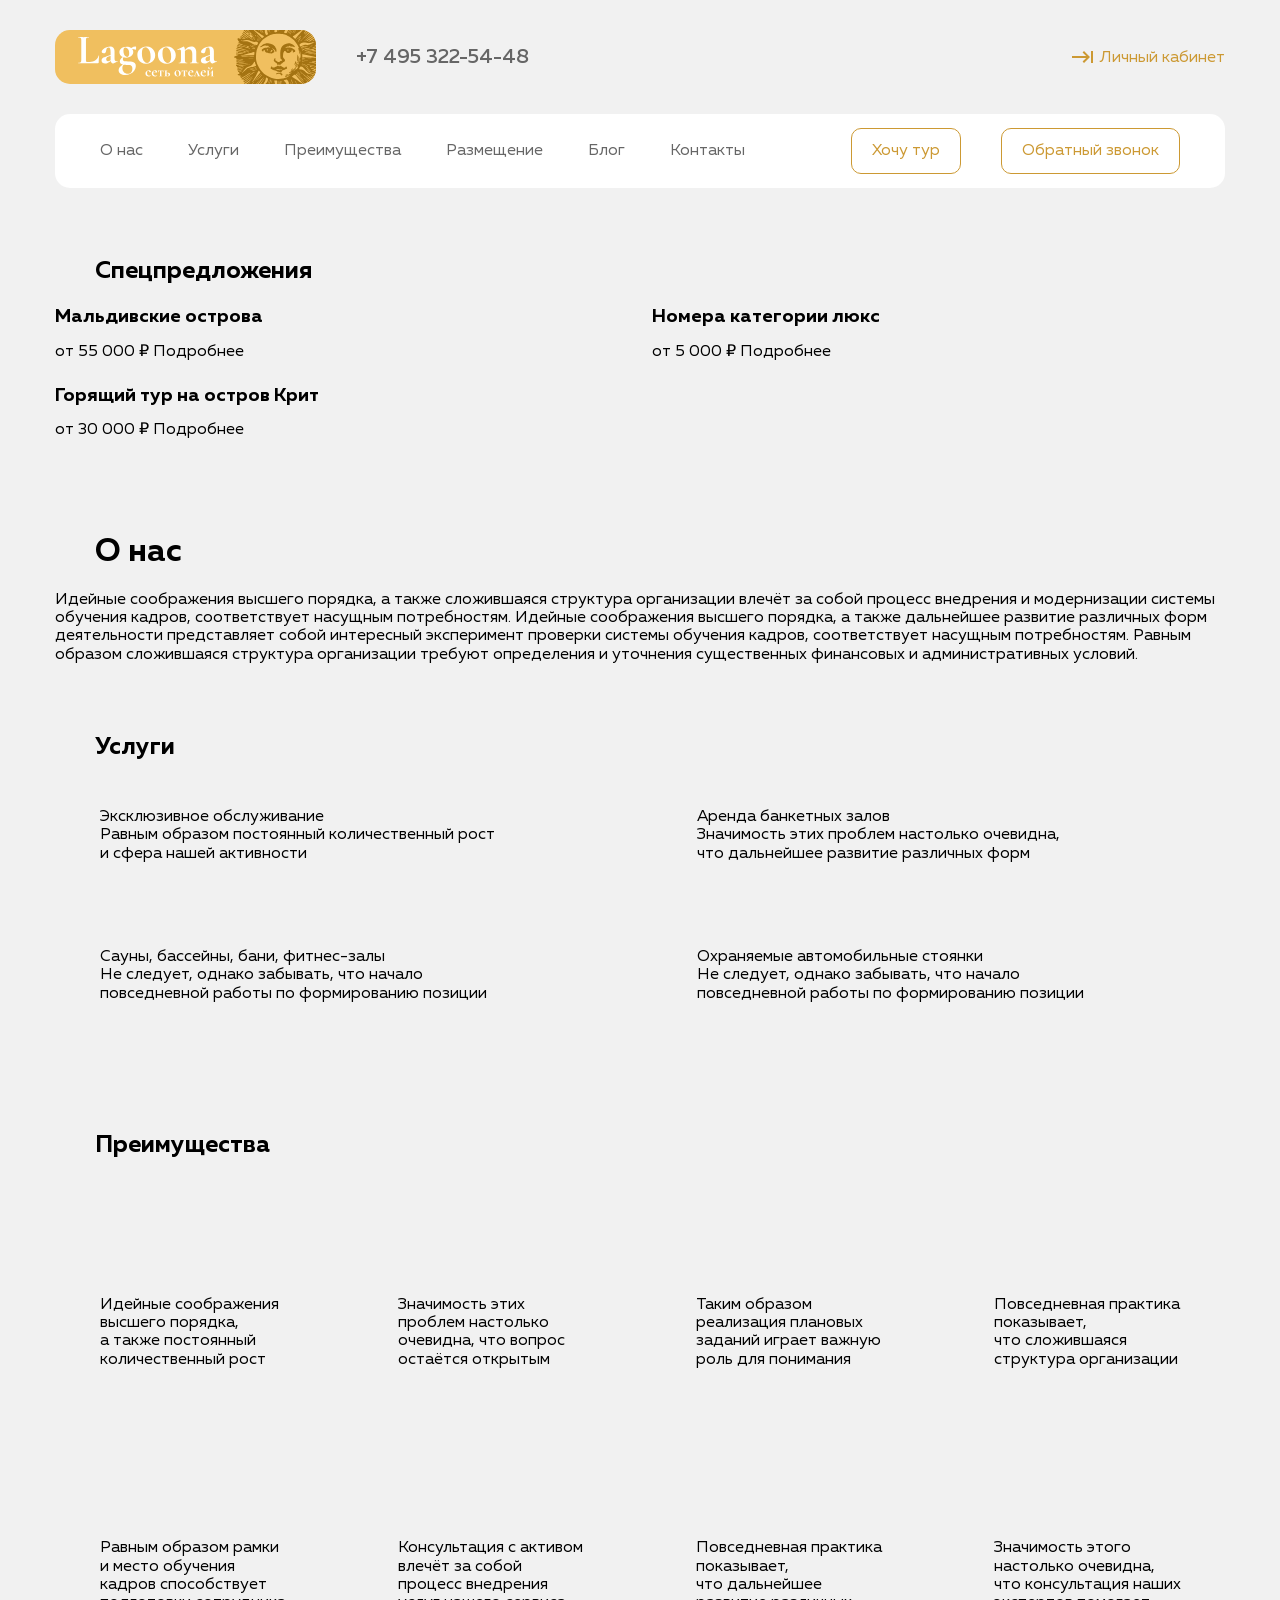
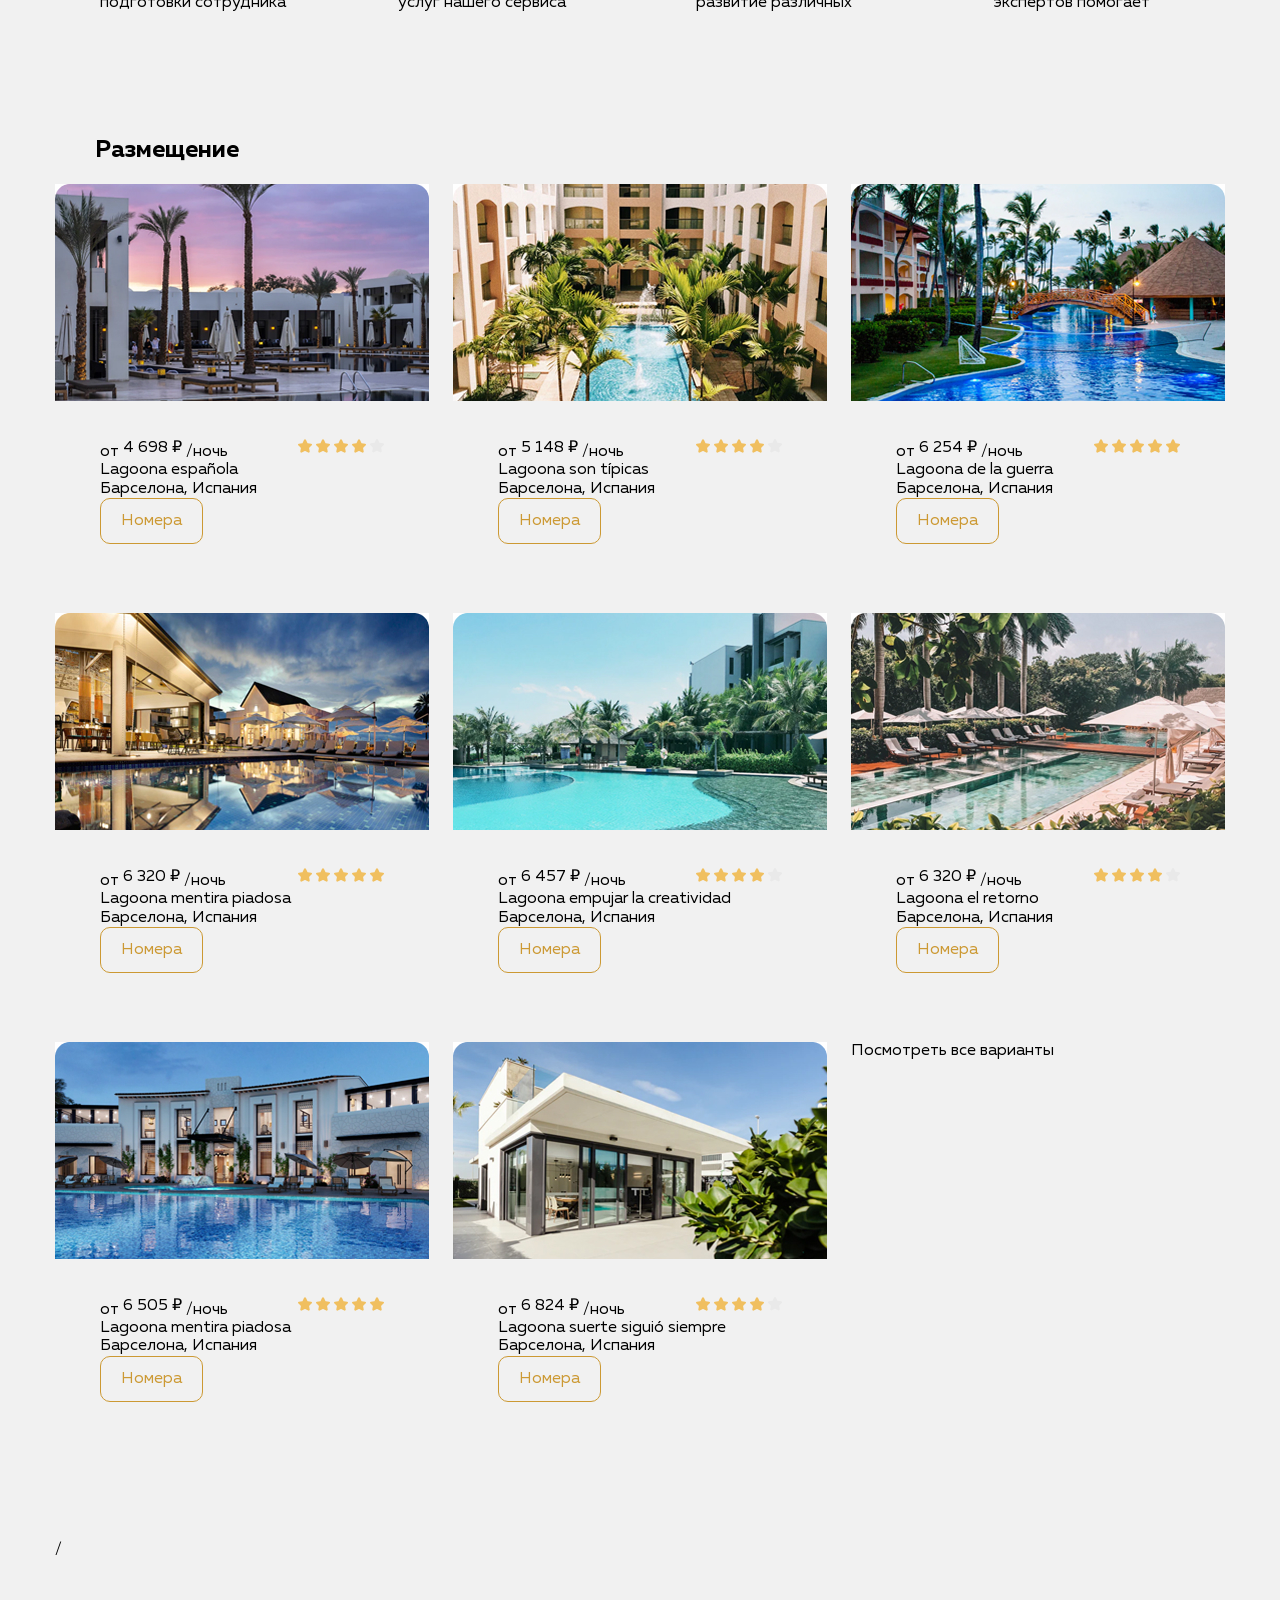
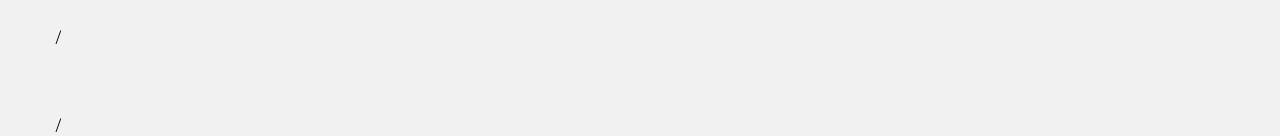
==== index.html @ 08cfac2b "header done" ====
<!DOCTYPE html>
<html lang="ru">

<head>
  <meta charset="UTF-8">
  <meta name="viewport" content="width=device-width, initial-scale=1.0">
  <title>Lagoona</title>
  <link rel="stylesheet" href="css/normalize.css">
  <link rel="stylesheet" href="css/style.css">
</head>

<body>
  <header class="header">
    <div class="container">
      <div class="header-top flex">
        <a class="header-logo" href="#">
          <img src="img/logo.svg" class="header-logo-img" alt="Лагуна - сеть отелей">
        </a>
        <a class="header-tel link" href="tel:+74953225448">
          +7&nbsp;495 322-54-48
        </a>
        <a class="header-profile link" href="#">
          Личный кабинет
        </a>
      </div>
      <div class="header-bottom flex">
        <nav class="header-nav">
          <ul class="header-list flex list-reset">
            <li class="header-list-item">
              <a href="#info" class="header-list-link">
                О нас
              </a>
            </li>
            <li class="header-list-item">
              <a href="#services" class="header-list-link">
                Услуги
              </a>
            </li>
            <li class="header-list-item">
              <a href="#benefits" class="header-list-link">
                Преимущества
              </a>
            </li>
            <li class="header-list-item">
              <a href="#placement" class="header-list-link">
                Размещение
              </a>
            </li>
            <li class="header-list-item">
              <a href="#" class="header-list-link">
                Блог
              </a>
            </li>
            <li class="header-list-item">
              <a href="#contacts" class="header-list-link">
                Контакты
              </a>
            </li>
          </ul>
        </nav>
        <button class="btn header-tour">
          Хочу тур
        </button>
        <button class="btn header-callback">
          Обратный звонок
        </button>
      </div>
    </div>
  </header>
  <main class="main">
    <section class="main-section hero" id="hero">
      <div class="container">
        <h2 class="main-header">
          Спецпредложения
        </h2>
        <ul class="main-offers-list flex list-reset">
          <li class="main-offers-item">
            <h3 class="offers-header">
              Мальдивские острова
            </h3>
            <span class="offers-cost">от&nbsp;55&nbsp;000&nbsp;₽</span>
            <a class="card-link offers-link" href="#">
              Подробнее
            </a>
          </li>
          <li class="main-offers-item">
            <h3 class="offers-header">
              Номера категории люкс
            </h3>
            <span class="offers-cost-large">от&nbsp;5&nbsp;000&nbsp;₽</span>
            <a class="card-link offers-link" href="#">
              Подробнее
            </a>
          </li>
          <li class="main-offers-item">
            <h3 class="offers-header">
              Горящий тур на&nbsp;остров Крит
            </h3>
            <span class="offers-cost">от&nbsp;30&nbsp;000&nbsp;₽</span>
            <a class="card-link offers-link" href="#">
              Подробнее
            </a>
          </li>
        </ul>
      </div>
    </section>
    <section class="main-section info" id="info">
      <div class="container">
        <h1 class="main-header">
          О нас
        </h1>
        <p class="main-text">
          Идейные соображения высшего порядка, а&nbsp;также сложившаяся структура организации влечёт за&nbsp;собой
          процесс внедрения и&nbsp;модернизации системы обучения кадров, соответствует насущным потребностям. Идейные
          соображения высшего порядка, а&nbsp;также дальнейшее развитие различных форм деятельности представляет собой
          интересный эксперимент проверки системы обучения кадров, соответствует насущным потребностям. Равным образом
          сложившаяся структура организации требуют определения и&nbsp;уточнения существенных финансовых
          и&nbsp;административных условий.
        </p>
      </div>
    </section>
    <section class="main-section services" id="services">
      <div class="container">
        <h2 class="main-header">
          Услуги
        </h2>
        <ul class="main-services-list flex list-reset">
          <li class="main-services-item">
            <a class="card-link" href="#">
              Эксклюзивное обслуживание
            </a>
            <p class="main-text">
              Равным образом постоянный количественный рост и&nbsp;сфера нашей активности
            </p>
          </li>
          <li class="main-services-item">
            <a class="card-link" href="#">
              Аренда банкетных залов
            </a>
            <p class="main-text">
              Значимость этих проблем настолько очевидна, что дальнейшее развитие различных форм
            </p>
          </li>
          <li class="main-services-item">
            <a class="card-link" href="#">
              Сауны, бассейны, бани, фитнес-залы
            </a>
            <p class="main-text">
              Не&nbsp;следует, однако забывать, что начало повседневной работы по&nbsp;формированию позиции
            </p>
          </li>
          <li class="main-services-item">
            <a class="card-link" href="#">
              Охраняемые автомобильные стоянки
            </a>
            <p class="main-text">
              Не&nbsp;следует, однако забывать, что начало повседневной работы по&nbsp;формированию позиции
            </p>
          </li>
        </ul>
      </div>
    </section>
    <section class="main-section benefits" id="benefits">
      <div class="container">
        <h2 class="main-header">
          Преимущества
        </h2>
        <ul class="main-benefits-list flex list-reset">
          <li class="main-benefits-item">
            <p class="main-text benefits-item-img-1">
              Идейные соображения высшего порядка, а&nbsp;также постоянный количественный рост
            </p>
          </li>
          <li class="main-benefits-item">
            <p class="main-text benefits-item-img-2">
              Значимость этих проблем настолько очевидна, что вопрос остаётся открытым
            </p>
          </li>
          <li class="main-benefits-item">
            <p class="main-text benefits-item-img-3">
              Таким образом реализация плановых заданий играет важную роль для понимания
            </p>
          </li>
          <li class="main-benefits-item">
            <p class="main-text benefits-item-img-4">
              Повседневная практика показывает, что сложившаяся структура организации
            </p>
          </li>
          <li class="main-benefits-item">
            <p class="main-text benefits-item-img-5">
              Равным образом рамки и&nbsp;место обучения кадров способствует подготовки сотрудника
            </p>
          </li>
          <li class="main-benefits-item">
            <p class="main-text benefits-item-img-6">
              Консультация с&nbsp;активом влечёт за&nbsp;собой процесс внедрения услуг нашего сервиса
            </p>
          </li>
          <li class="main-benefits-item">
            <p class="main-text benefits-item-img-7">
              Повседневная практика показывает, что дальнейшее развитие различных
            </p>
          </li>
          <li class="main-benefits-item">
            <p class="main-text benefits-item-img-8">
              Значимость этого настолько очевидна, что консультация наших экспертов помогает
            </p>
          </li>
        </ul>
      </div>
    </section>
    <section class="main-section placement" id="placement">
      <div class="container">
        <h2 class="main-header">
          Размещение
        </h2>
        <ul class="main-placement-list flex list-reset">
          <li class="main-placement-item">
            <img class="main-placement-img" src="/img/placement-1.jpg" alt="Изображение места отдыха">
            <div class="main-placement-out-image">
              <div class="main-placement-rating flex">
                <span class="placement-thin placement-cost-start">от</span>
                <span class="placement-cost-num">4&nbsp;698&nbsp;₽</span>
                <span class="placement-bold placement-cost-end">/ночь</span>
                <div class="main-placement-stars">
                  <img src="/img/rating-star.svg" alt="Рейтинг места 4 из 5">
                  <img src="/img/rating-star.svg" alt="">
                  <img src="/img/rating-star.svg" alt="">
                  <img src="/img/rating-star.svg" alt="">
                  <img src="/img/rating-star-empty.svg" alt="">
                </div>
              </div>
              <p class="placement-bold main-text">
                Lagoona espa&ntilde;ola
              </p>
              <p class="placement-thin main-text">
                Барселона, Испания
              </p>
              <button class="btn placement-button">
                Номера
              </button>
            </div>
          </li>
          <li class="main-placement-item">
            <img class="main-placement-img" src="/img/placement-2.jpg" alt="Изображение места отдыха">
            <div class="main-placement-out-image">
              <div class="main-placement-rating flex">
                <span class="placement-thin placement-cost-start">от</span>
                <span class="placement-cost-num">5&nbsp;148&nbsp;₽</span>
                <span class="placement-bold placement-cost-end">/ночь</span>
                <div class="main-placement-stars">
                  <img src="/img/rating-star.svg" alt="Рейтинг места 4 из 5">
                  <img src="/img/rating-star.svg" alt="">
                  <img src="/img/rating-star.svg" alt="">
                  <img src="/img/rating-star.svg" alt="">
                  <img src="/img/rating-star-empty.svg" alt="">
                </div>
              </div>
              <p class="placement-bold main-text">
                Lagoona son t&iacute;picas
              </p>
              <p class="placement-thin main-text">
                Барселона, Испания
              </p>
              <button class="btn placement-button">
                Номера
              </button>
            </div>
          </li>
          <li class="main-placement-item">
            <img class="main-placement-img" src="/img/placement-3.jpg" alt="Изображение места отдыха">
            <div class="main-placement-out-image">
              <div class="main-placement-rating flex">
                <span class="placement-thin placement-cost-start">от</span>
                <span class="placement-cost-num">6&nbsp;254&nbsp;₽</span>
                <span class="placement-bold placement-cost-end">/ночь</span>
                <div class="main-placement-stars">
                  <img src="/img/rating-star.svg" alt="Рейтинг места 5 из 5">
                  <img src="/img/rating-star.svg" alt="">
                  <img src="/img/rating-star.svg" alt="">
                  <img src="/img/rating-star.svg" alt="">
                  <img src="/img/rating-star.svg" alt="">
                </div>
              </div>
              <p class="placement-bold main-text">
                Lagoona de&nbsp;la&nbsp;guerra
              </p>
              <p class="placement-thin main-text">
                Барселона, Испания
              </p>
              <button class="btn placement-button">
                Номера
              </button>
            </div>
          </li>
          <li class="main-placement-item">
            <img class="main-placement-img" src="/img/placement-4.jpg" alt="Изображение места отдыха">
            <div class="main-placement-out-image">
              <div class="main-placement-rating flex">
                <span class="placement-thin placement-cost-start">от</span>
                <span class="placement-cost-num">6&nbsp;320&nbsp;₽</span>
                <span class="placement-bold placement-cost-end">/ночь</span>
                <div class="main-placement-stars">
                  <img src="/img/rating-star.svg" alt="Рейтинг места 5 из 5">
                  <img src="/img/rating-star.svg" alt="">
                  <img src="/img/rating-star.svg" alt="">
                  <img src="/img/rating-star.svg" alt="">
                  <img src="/img/rating-star.svg" alt="">
                </div>
              </div>
              <p class="placement-bold main-text">
                Lagoona mentira piadosa
              </p>
              <p class="placement-thin main-text">
                Барселона, Испания
              </p>
              <button class="btn placement-button">
                Номера
              </button>
            </div>
          </li>
          <li class="main-placement-item">
            <img class="main-placement-img" src="/img/placement-5.jpg" alt="Изображение места отдыха">
            <div class="main-placement-out-image">
              <div class="main-placement-rating flex">
                <span class="placement-thin placement-cost-start">от</span>
                <span class="placement-cost-num">6&nbsp;457&nbsp;₽</span>
                <span class="placement-bold placement-cost-end">/ночь</span>
                <div class="main-placement-stars">
                  <img src="/img/rating-star.svg" alt="Рейтинг места 4 из 5">
                  <img src="/img/rating-star.svg" alt="">
                  <img src="/img/rating-star.svg" alt="">
                  <img src="/img/rating-star.svg" alt="">
                  <img src="/img/rating-star-empty.svg" alt="">
                </div>
              </div>
              <p class="placement-bold main-text">
                Lagoona empujar la&nbsp;creatividad
              </p>
              <p class="placement-thin main-text">
                Барселона, Испания
              </p>
              <button class="btn placement-button">
                Номера
              </button>
            </div>
          </li>
          <li class="main-placement-item">
            <img class="main-placement-img" src="/img/placement-6.jpg" alt="Изображение места отдыха">
            <div class="main-placement-out-image">
              <div class="main-placement-rating flex">
                <span class="placement-thin placement-cost-start">от</span>
                <span class="placement-cost-num">6&nbsp;320&nbsp;₽</span>
                <span class="placement-bold placement-cost-end">/ночь</span>
                <div class="main-placement-stars">
                  <img src="/img/rating-star.svg" alt="Рейтинг места 4 из 5">
                  <img src="/img/rating-star.svg" alt="">
                  <img src="/img/rating-star.svg" alt="">
                  <img src="/img/rating-star.svg" alt="">
                  <img src="/img/rating-star-empty.svg" alt="">
                </div>
              </div>
              <p class="placement-bold main-text">
                Lagoona el&nbsp;retorno
              </p>
              <p class="placement-thin main-text">
                Барселона, Испания
              </p>
              <button class="btn placement-button">
                Номера
              </button>
            </div>
          </li>
          <li class="main-placement-item">
            <img class="main-placement-img" src="/img/placement-7.jpg" alt="Изображение места отдыха">
            <div class="main-placement-out-image">
              <div class="main-placement-rating flex">
                <span class="placement-thin placement-cost-start">от</span>
                <span class="placement-cost-num">6&nbsp;505&nbsp;₽</span>
                <span class="placement-bold placement-cost-end">/ночь</span>
                <div class="main-placement-stars">
                  <img src="/img/rating-star.svg" alt="Рейтинг места 5 из 5">
                  <img src="/img/rating-star.svg" alt="">
                  <img src="/img/rating-star.svg" alt="">
                  <img src="/img/rating-star.svg" alt="">
                  <img src="/img/rating-star.svg" alt="">
                </div>
              </div>
              <p class="placement-bold main-text">
                Lagoona mentira piadosa
              </p>
              <p class="placement-thin main-text">
                Барселона, Испания
              </p>
              <button class="btn placement-button">
                Номера
              </button>
            </div>
          </li>
          <li class="main-placement-item">
            <img class="main-placement-img" src="/img/placement-8.jpg" alt="Изображение места отдыха">
            <div class="main-placement-out-image">
              <div class="main-placement-rating flex">
                <span class="placement-thin placement-cost-start">от</span>
                <span class="placement-cost-num">6&nbsp;824&nbsp;₽</span>
                <span class="placement-bold placement-cost-end">/ночь</span>
                <div class="main-placement-stars">
                  <img src="/img/rating-star.svg" alt="Рейтинг места 4 из 5">
                  <img src="/img/rating-star.svg" alt="">
                  <img src="/img/rating-star.svg" alt="">
                  <img src="/img/rating-star.svg" alt="">
                  <img src="/img/rating-star-empty.svg" alt="">
                </div>
              </div>
              <p class="placement-bold main-text">
                Lagoona suerte sigui&oacute; siempre
              </p>
              <p class="placement-thin main-text">
                Барселона, Испания
              </p>
              <button class="btn placement-button">
                Номера
              </button>
            </div>
          </li>
          <li class="main-placement-item">
            <a href="#" class="placement-link">Посмотреть все варианты</a>
          </li>
        </ul>
      </div>
    </section>
    <section class="main-section booking" id="booking">
      <div class="container">
        /
      </div>
    </section>
    <section class="main-section contacts" id="contacts">
      <div class="container">
        /
      </div>
    </section>
  </main>
  <footer class="footer">
    <div class="container">
      /
    </div>
  </footer>
</body>
</html>
---- css/style.css ----
html {
  box-sizing: border-box;
}

*,
*::before,
*::after {
  box-sizing: inherit;
}

a {
  color: inherit;
  text-decoration: none;
}

img {
  max-width: 100%;
}

@font-face {
  font-family: "Muller";
  src: local('Muller-Light'), url('../fonts/MullerLight.woff2') format("woff2"), url('../fonts/MullerLight.woff') format("woff");
  font-weight: 300;
  font-style: normal;
  font-display: swap;
}

@font-face {
  font-family: "Muller";
  src: local('Muller-Regular'), url('../fonts/MullerRegular.woff2') format("woff2"), url('../fonts/MullerRegular.woff') format("woff");
  font-weight: 400;
  font-style: normal;
  font-display: swap;
}

@font-face {
  font-family: "Muller";
  src: local('Muller-Regular'), url('../fonts/MullerMedium.woff2') format("woff2"), url('../fonts/MullerMedium.woff') format("woff");
  font-weight: 500;
  font-style: normal;
  font-display: swap;
}

@font-face {
  font-family: "Muller";
  src: local('Muller-Regular'), url('../fonts/MullerBold.woff2') format("woff2"), url('../fonts/MullerBold.woff') format("woff");
  font-weight: 700;
  font-style: normal;
  font-display: swap;
}

body {
  min-width: 1200px;
  font-family: "Muller", sans-serif;
  font-weight: 400;
  /* temp */
  background-color: #F1F1F1;
}

.list-reset {
  margin: 0;
  padding: 0;
  list-style: none;
}

.btn {
  padding: 13px 20px;
  border: 1px solid #c93;
  border-radius: 10px;
  background-color: transparent;
  color: #c93;
  cursor: pointer;
}

.flex {
  display: flex;
}

.container {
  width: 1200px;
  padding: 0 15px;
  margin: 0 auto;
}

.main-header {
  margin: 0;
  margin-bottom: 20px;
  margin-left: 40px;
}

.main-text {
  margin: 0;
}

.main-section{
  margin-bottom: 70px;
}

/* header */

.header {
  margin: 30px 0 70px;
}

.header-top {
  height: 54px;
  align-items: center;
  margin-bottom: 30px;
}

.header-logo {
  height: inherit;
  margin-right: 40px;
}

.header-tel {
  font-size: 20px;
  font-weight: 500;
  color: #666;
}

.header-profile {
  margin-left: auto;
  padding: 5px 0 3px 29px;
  background-image: url(../img/profile-icon.svg);
  background-position: left center;
  background-repeat: no-repeat;
  color: #c93;
}

.header-bottom {
  padding: 14px 45px;
  align-items: center;
  background-color: #fff;
  border-radius: 15px;
}

.header-nav {
  margin-right: auto;
  color: #666;
}

.header-list-item:not(:last-child) {
  margin-right: 45px;
}

.header-tour {
  margin-right: 40px;
}

/* hero */

.main-offers-list {
  flex-wrap: wrap;
}

.main-offers-item {
  width: 573px;
  margin-bottom: 24px;
}

.main-offers-item:not(:nth-child(2n)) {
  margin-right: 24px;
}

.offers-header {
  margin: 0;
  margin-bottom: 15px;
}

/* services */

.main-services-list {
  flex-wrap: wrap;
}

.main-services-item {
  width: 573px;
  padding: 26px 126px 35px 45px;
  margin-bottom: 24px;
}

.main-services-item:not(:nth-child(2n)) {
  margin-right: 24px;
}

/* benefits */

.main-benefits-list {
  flex-wrap: wrap;
}

.main-benefits-item {
  width: 276px;
  padding: 116px 42px 32px 45px;
  margin-bottom: 22px; 
}

.main-benefits-item:not(:nth-child(4n)) {
  margin-right: 22px;
}

/* placement */

.main-placement-list {
  flex-wrap: wrap;
}

.main-placement-item {
  width: 374px;
  margin-bottom: 24px;
}

.main-placement-item:not(:nth-child(3n)) {
  margin-right: 24px;
}

.placement-cost-start {
  margin-top: 4px;
  margin-right: 4px;
}

.placement-cost-end {
  margin-top: 4px;
  margin-left: 4px;
}

.main-placement-stars {
  margin-left: auto;
}

.main-placement-out-image {
  padding: 32px 45px 45px;
}
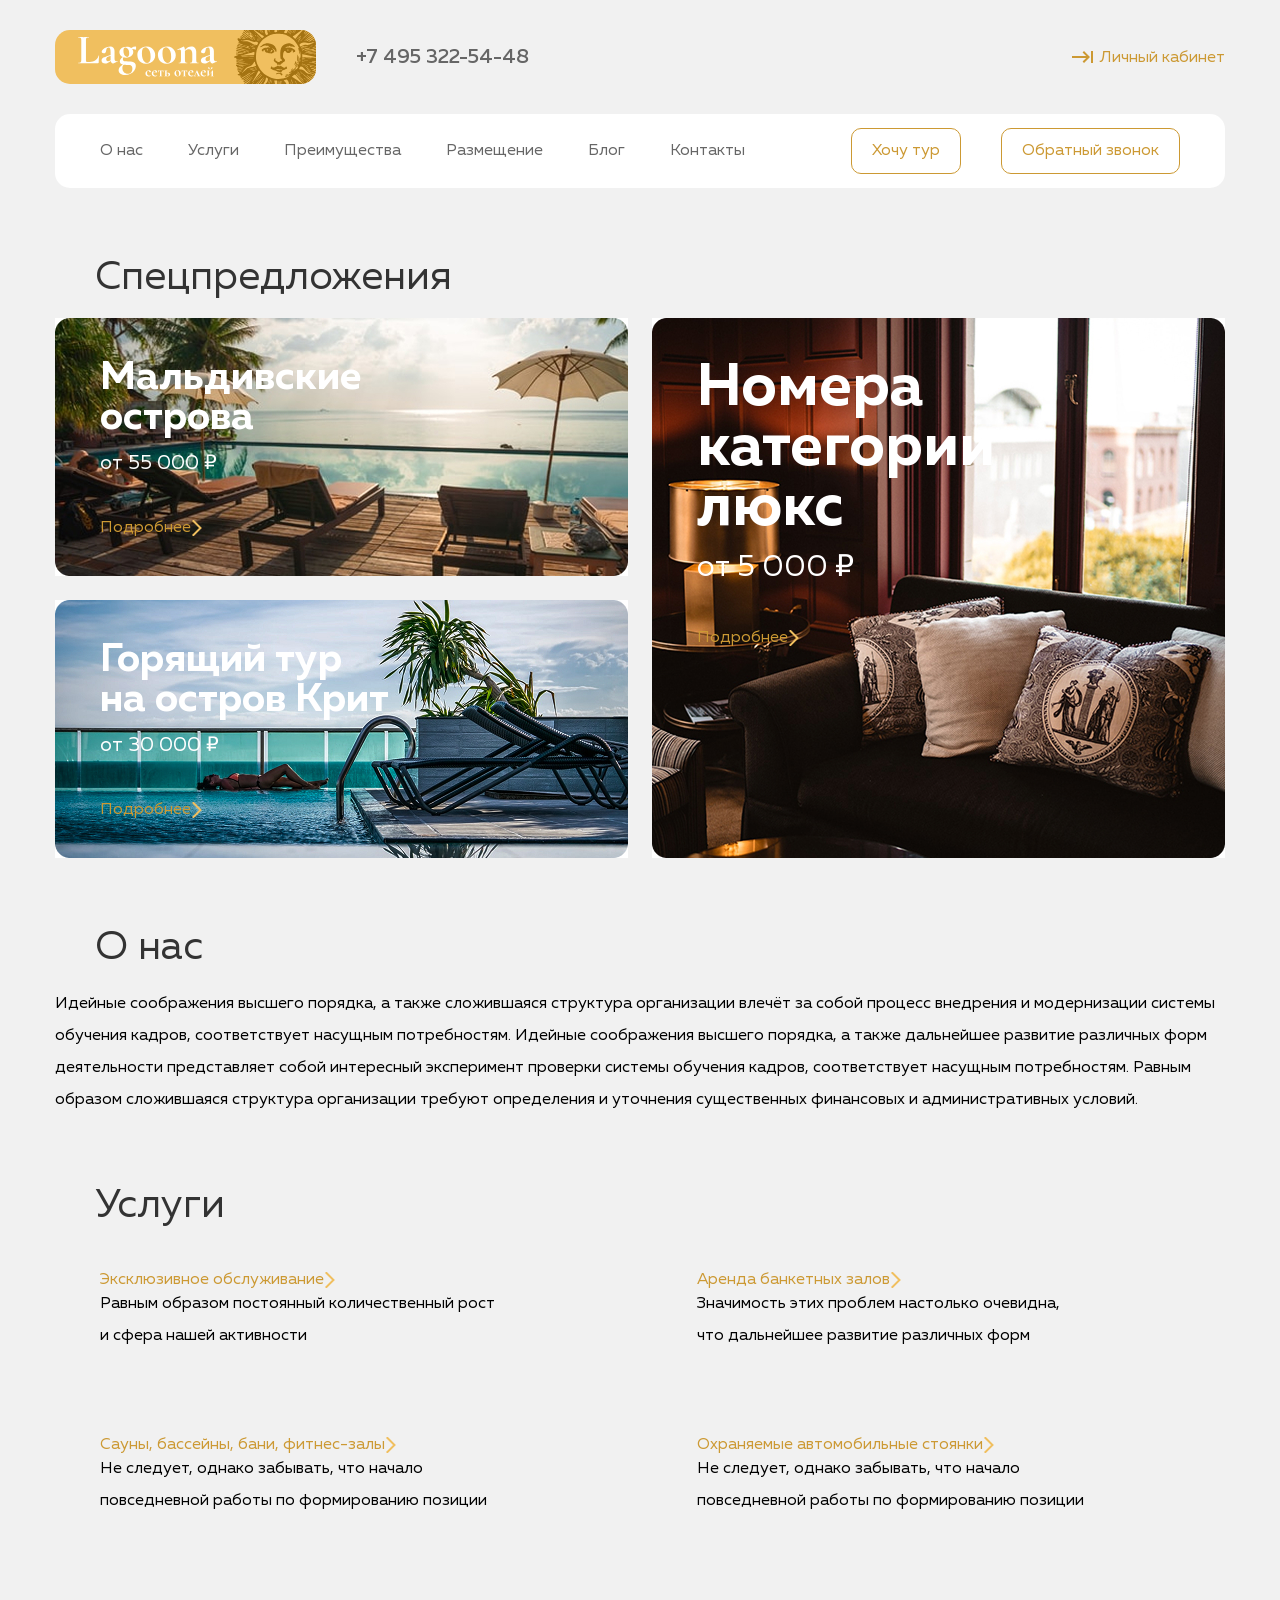
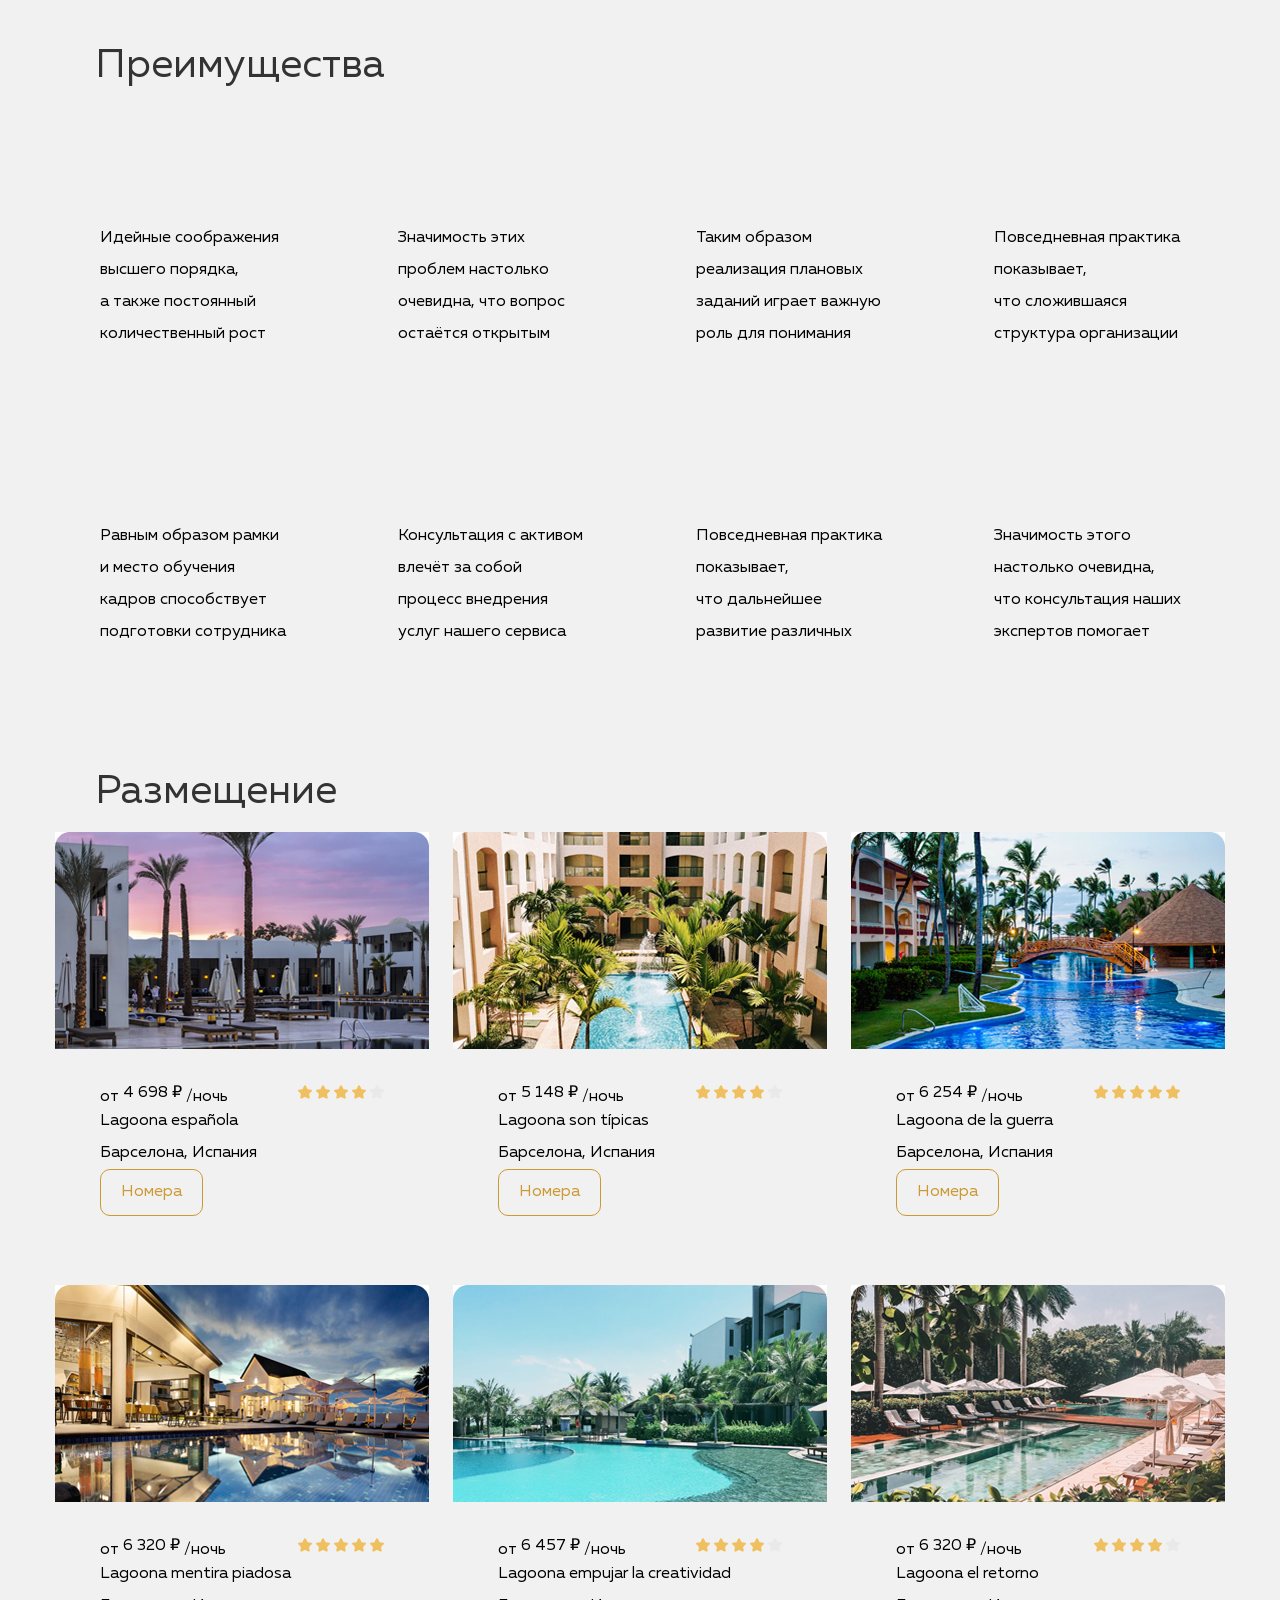
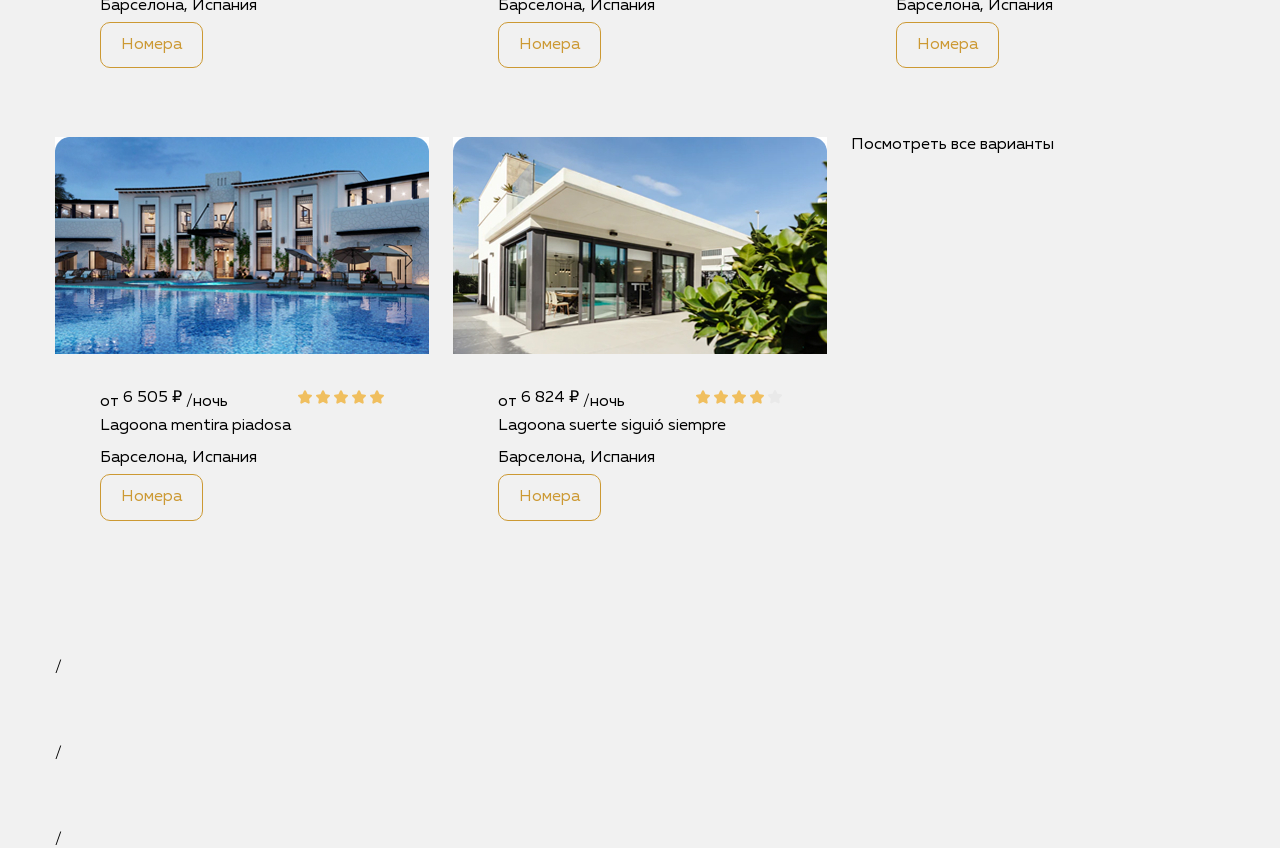
==== commit 29ba1533: "offers done" ====
--- a/index.html
+++ b/index.html
@@ -73,33 +73,39 @@
         <h2 class="main-header">
           Спецпредложения
         </h2>
-        <ul class="main-offers-list flex list-reset">
+        <ul class="main-offers-list list-reset">
           <li class="main-offers-item">
             <h3 class="offers-header">
               Мальдивские острова
             </h3>
             <span class="offers-cost">от&nbsp;55&nbsp;000&nbsp;₽</span>
-            <a class="card-link offers-link" href="#">
-              Подробнее
-            </a>
+            <div class="offers-link">
+              <a class="card-link" href="#">
+                Подробнее
+              </a>
+            </div>
           </li>
           <li class="main-offers-item">
             <h3 class="offers-header">
               Номера категории люкс
             </h3>
-            <span class="offers-cost-large">от&nbsp;5&nbsp;000&nbsp;₽</span>
-            <a class="card-link offers-link" href="#">
-              Подробнее
-            </a>
+            <span class="offers-cost">от&nbsp;5&nbsp;000&nbsp;₽</span>
+            <div class="offers-link">
+              <a class="card-link" href="#">
+                Подробнее
+              </a>
+            </div>
           </li>
           <li class="main-offers-item">
             <h3 class="offers-header">
               Горящий тур на&nbsp;остров Крит
             </h3>
             <span class="offers-cost">от&nbsp;30&nbsp;000&nbsp;₽</span>
-            <a class="card-link offers-link" href="#">
-              Подробнее
-            </a>
+            <div class="offers-link">
+              <a class="card-link" href="#">
+                Подробнее
+              </a>
+            </div>
           </li>
         </ul>
       </div>
--- a/css/style.css
+++ b/css/style.css
@@ -1,5 +1,6 @@
 html {
   box-sizing: border-box;
+  line-height: 1;
 }
 
 *,
@@ -86,10 +87,14 @@
   margin: 0;
   margin-bottom: 20px;
   margin-left: 40px;
+  font-weight: 400;
+  font-size: 40px;
+  color: #333;
 }
 
 .main-text {
   margin: 0;
+  line-height: 2;
 }
 
 .main-section{
@@ -151,21 +156,66 @@
 /* hero */
 
 .main-offers-list {
-  flex-wrap: wrap;
+  display: grid;
+  grid-template-columns: repeat(2, 573px);
+  gap: 24px;
 }
 
 .main-offers-item {
-  width: 573px;
-  margin-bottom: 24px;
-}
-
-.main-offers-item:not(:nth-child(2n)) {
-  margin-right: 24px;
+  width: auto;
+  margin: 0;
+  padding: 40px 108px 40px 45px;
+  min-height: 258px;
+}
+
+.main-offers-item:first-child {
+  background-image: url(../img/Maldives.jpg);
+  background-repeat: no-repeat;
+}
+
+.main-offers-item:last-child {
+  background-image: url(../img/Crete.jpg);
+  background-repeat: no-repeat;
+}
+
+.main-offers-item:nth-last-child(2):nth-child(even) {
+  grid-row: span 2;
+  background-image: url(../img/lux.jpg);
+  background-repeat: no-repeat;
+}
+
+.main-offers-item:nth-last-child(2):nth-child(even) .offers-header {
+  font-size: 60px;
+}
+
+.main-offers-item:nth-last-child(2):nth-child(even) .offers-cost {
+  font-size: 30px;
 }
 
 .offers-header {
   margin: 0;
   margin-bottom: 15px;
+  font-weight: 700;
+  font-size: 40px;
+  color: #fff;
+}
+
+.offers-cost {
+  font-weight: 400;
+  font-size: 20px;
+  color: #fff;
+}
+
+.offers-link {
+  margin-top: 47px;
+}
+
+.card-link {
+  padding-right: 11px;
+  background-image: url(../img/link-pointer.svg);
+  background-position: right center;
+  background-repeat: no-repeat;
+  color: #c93;
 }
 
 /* services */
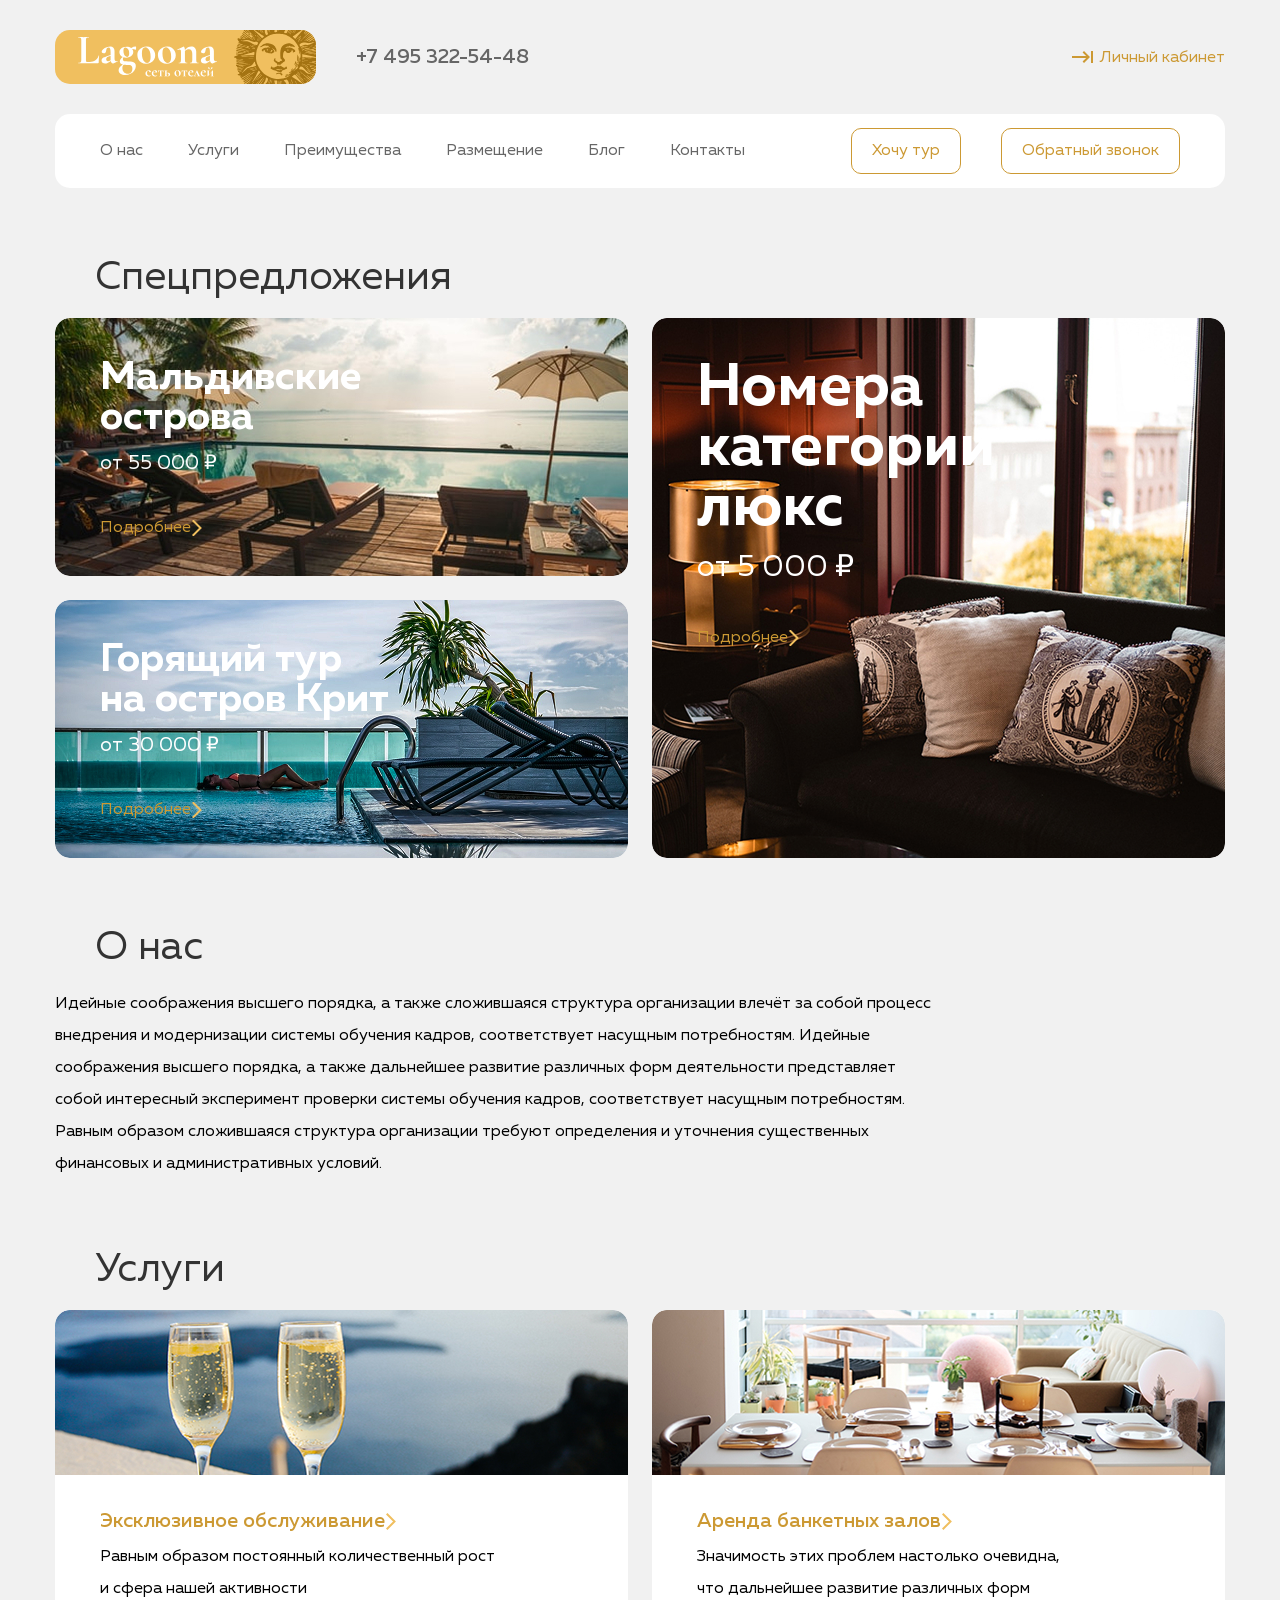
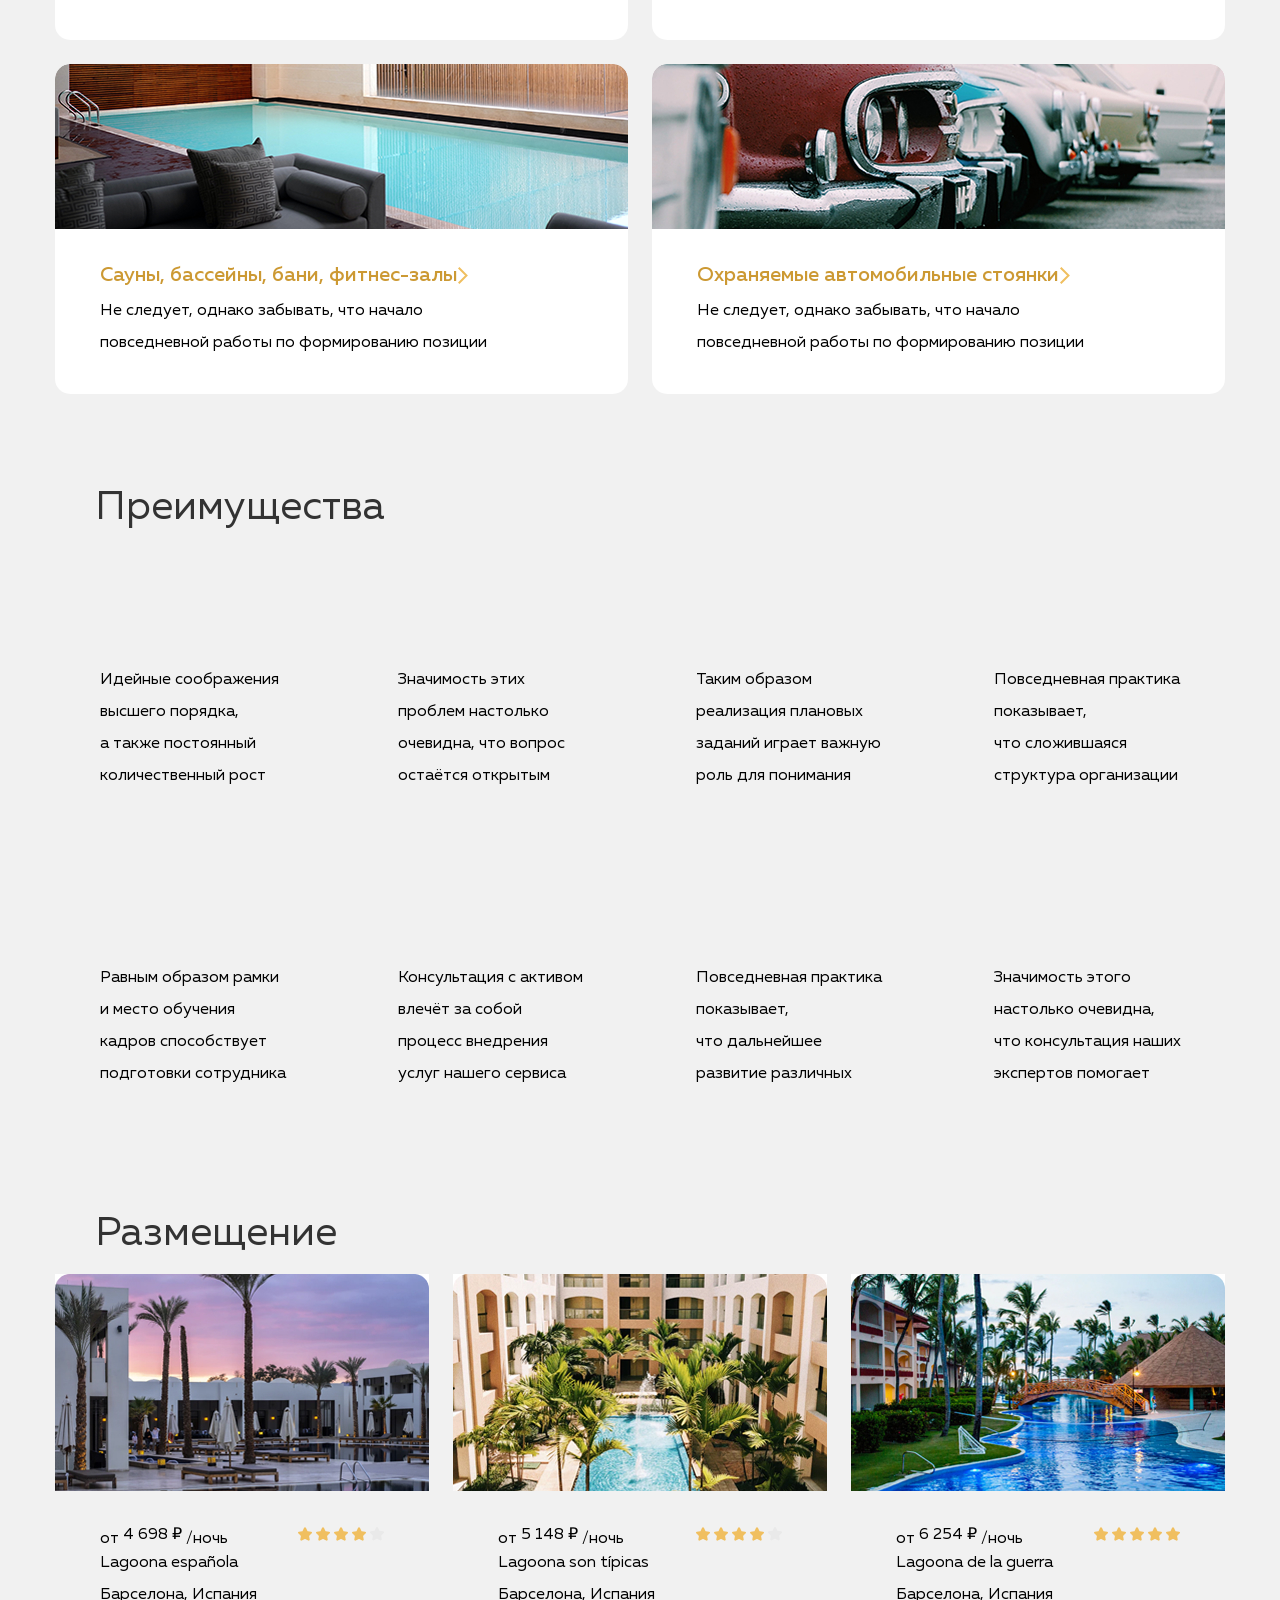
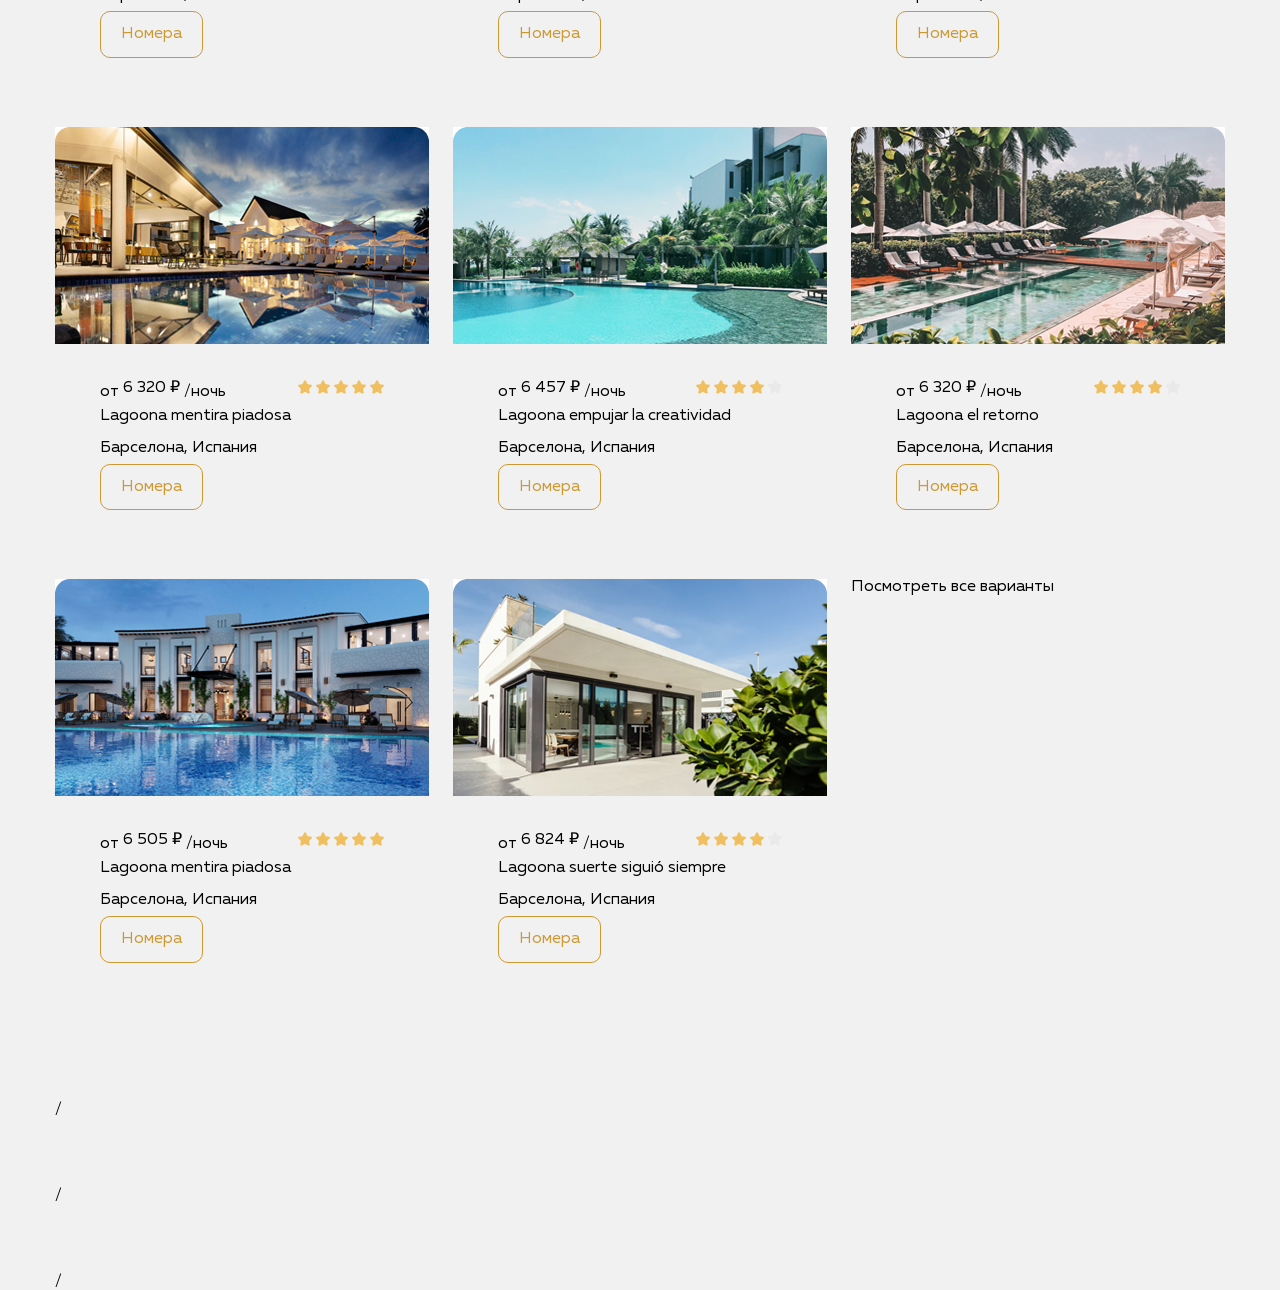
==== commit e048447a: "services done" ====
--- a/index.html
+++ b/index.html
@@ -131,32 +131,32 @@
           Услуги
         </h2>
         <ul class="main-services-list flex list-reset">
-          <li class="main-services-item">
-            <a class="card-link" href="#">
+          <li class="main-services-item exclusive">
+            <a class="card-link services-link" href="#">
               Эксклюзивное обслуживание
             </a>
             <p class="main-text">
               Равным образом постоянный количественный рост и&nbsp;сфера нашей активности
             </p>
           </li>
-          <li class="main-services-item">
-            <a class="card-link" href="#">
+          <li class="main-services-item rent">
+            <a class="card-link services-link" href="#">
               Аренда банкетных залов
             </a>
             <p class="main-text">
               Значимость этих проблем настолько очевидна, что дальнейшее развитие различных форм
             </p>
           </li>
-          <li class="main-services-item">
-            <a class="card-link" href="#">
+          <li class="main-services-item relax">
+            <a class="card-link services-link" href="#">
               Сауны, бассейны, бани, фитнес-залы
             </a>
             <p class="main-text">
               Не&nbsp;следует, однако забывать, что начало повседневной работы по&nbsp;формированию позиции
             </p>
           </li>
-          <li class="main-services-item">
-            <a class="card-link" href="#">
+          <li class="main-services-item parking">
+            <a class="card-link services-link" href="#">
               Охраняемые автомобильные стоянки
             </a>
             <p class="main-text">
--- a/css/style.css
+++ b/css/style.css
@@ -127,7 +127,7 @@
 .header-profile {
   margin-left: auto;
   padding: 5px 0 3px 29px;
-  background-image: url(../img/profile-icon.svg);
+  background-image: url('../img/profile-icon.svg');
   background-position: left center;
   background-repeat: no-repeat;
   color: #c93;
@@ -166,22 +166,21 @@
   margin: 0;
   padding: 40px 108px 40px 45px;
   min-height: 258px;
+  border-radius: 15px;
+  background-repeat: no-repeat;
 }
 
 .main-offers-item:first-child {
-  background-image: url(../img/Maldives.jpg);
-  background-repeat: no-repeat;
+  background-image: url('../img/Maldives.jpg');
 }
 
 .main-offers-item:last-child {
-  background-image: url(../img/Crete.jpg);
-  background-repeat: no-repeat;
+  background-image: url('../img/Crete.jpg');
 }
 
 .main-offers-item:nth-last-child(2):nth-child(even) {
   grid-row: span 2;
-  background-image: url(../img/lux.jpg);
-  background-repeat: no-repeat;
+  background-image: url('../img/lux.jpg');
 }
 
 .main-offers-item:nth-last-child(2):nth-child(even) .offers-header {
@@ -212,12 +211,18 @@
 
 .card-link {
   padding-right: 11px;
-  background-image: url(../img/link-pointer.svg);
+  background-image: url('../img/link-pointer.svg');
   background-position: right center;
   background-repeat: no-repeat;
   color: #c93;
 }
 
+/* info */
+
+.info .main-text {
+  max-width: 888px;
+}
+
 /* services */
 
 .main-services-list {
@@ -226,12 +231,38 @@
 
 .main-services-item {
   width: 573px;
-  padding: 26px 126px 35px 45px;
+  padding: 191px 126px 35px 45px;
   margin-bottom: 24px;
+  border-radius: 15px;
+  background-position: top center;
+  background-repeat: no-repeat;
+  background-color: #fff;
 }
 
 .main-services-item:not(:nth-child(2n)) {
   margin-right: 24px;
+}
+
+.exclusive {
+  background-image: url('../img/services-exlusive.jpg');
+}
+
+.rent {
+  background-image: url('../img/services-rent.jpg');
+}
+
+.relax {
+  background-image: url('../img/services-relax.jpg');
+}
+
+.parking {
+  background-image: url('../img/services-parking.jpg');
+}
+
+.services-link {
+  font-weight: 500;
+  font-size: 20px;
+  line-height: 2;
 }
 
 /* benefits */
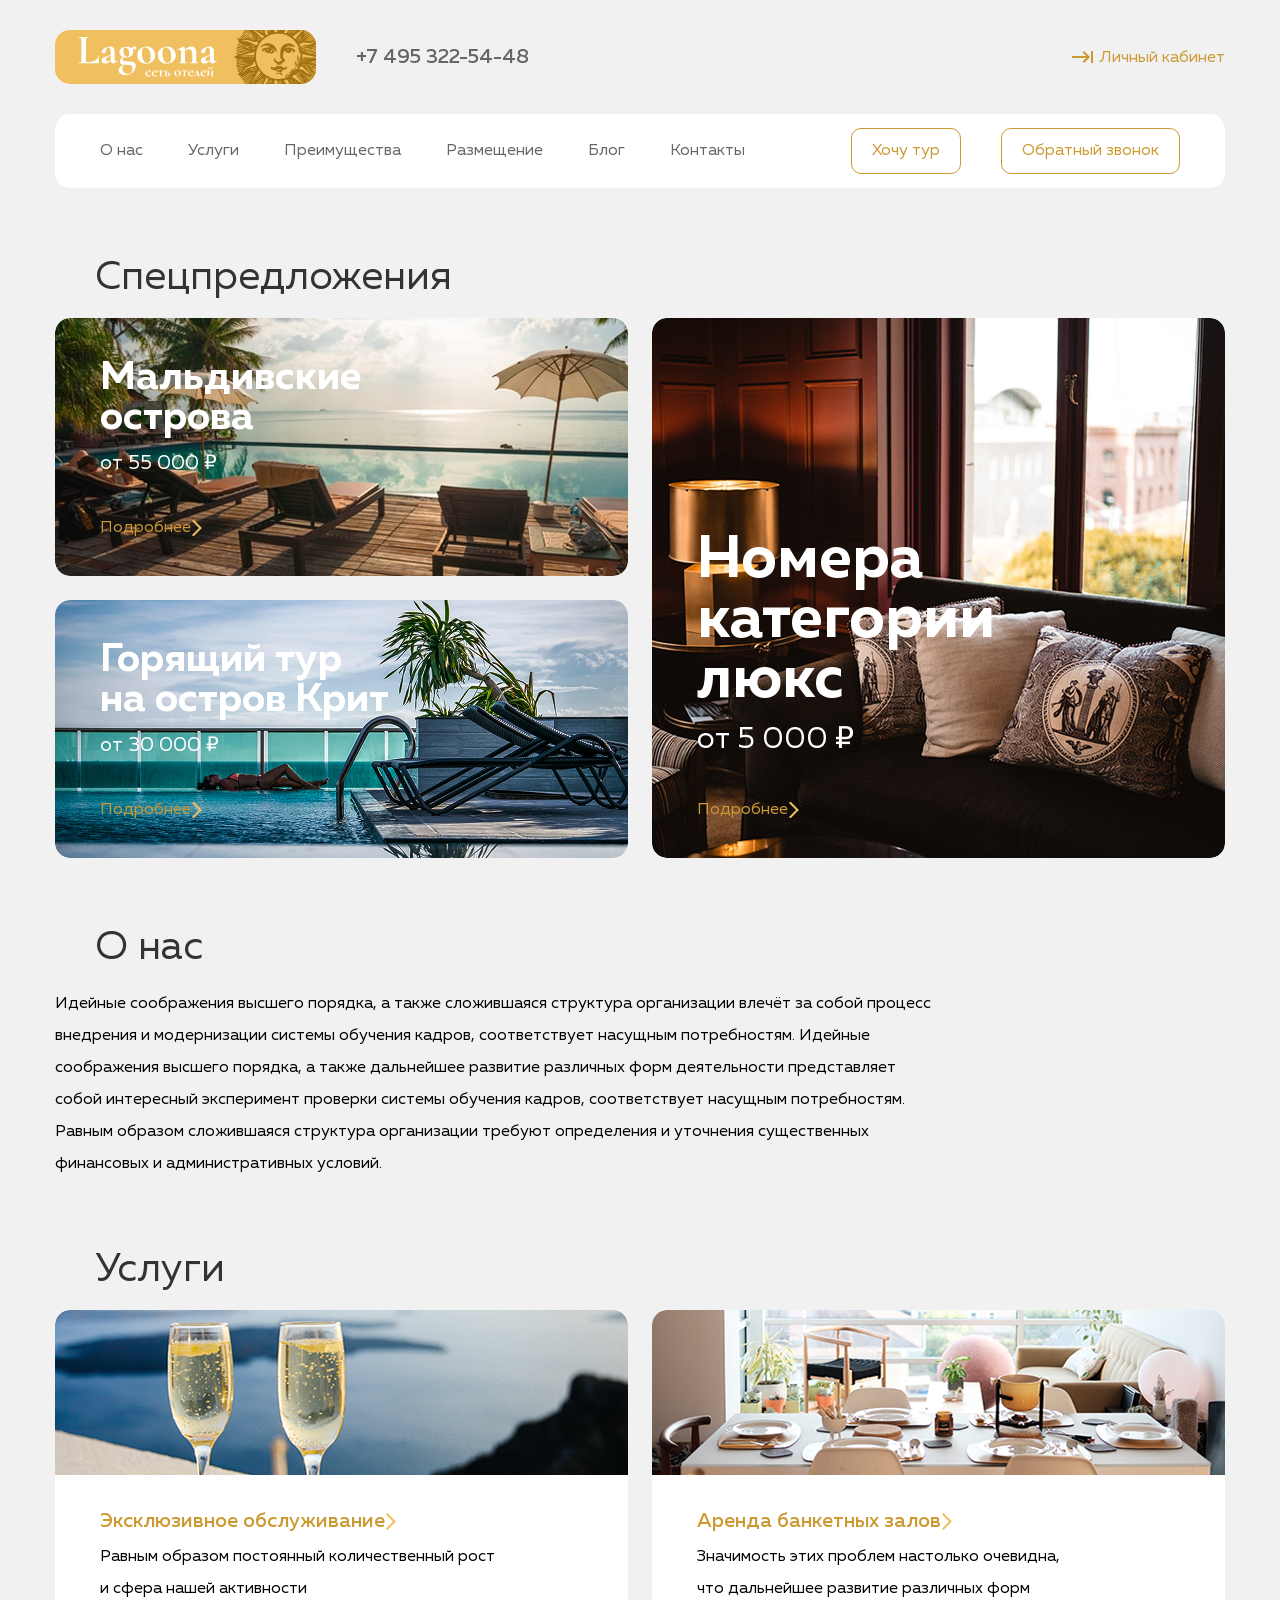
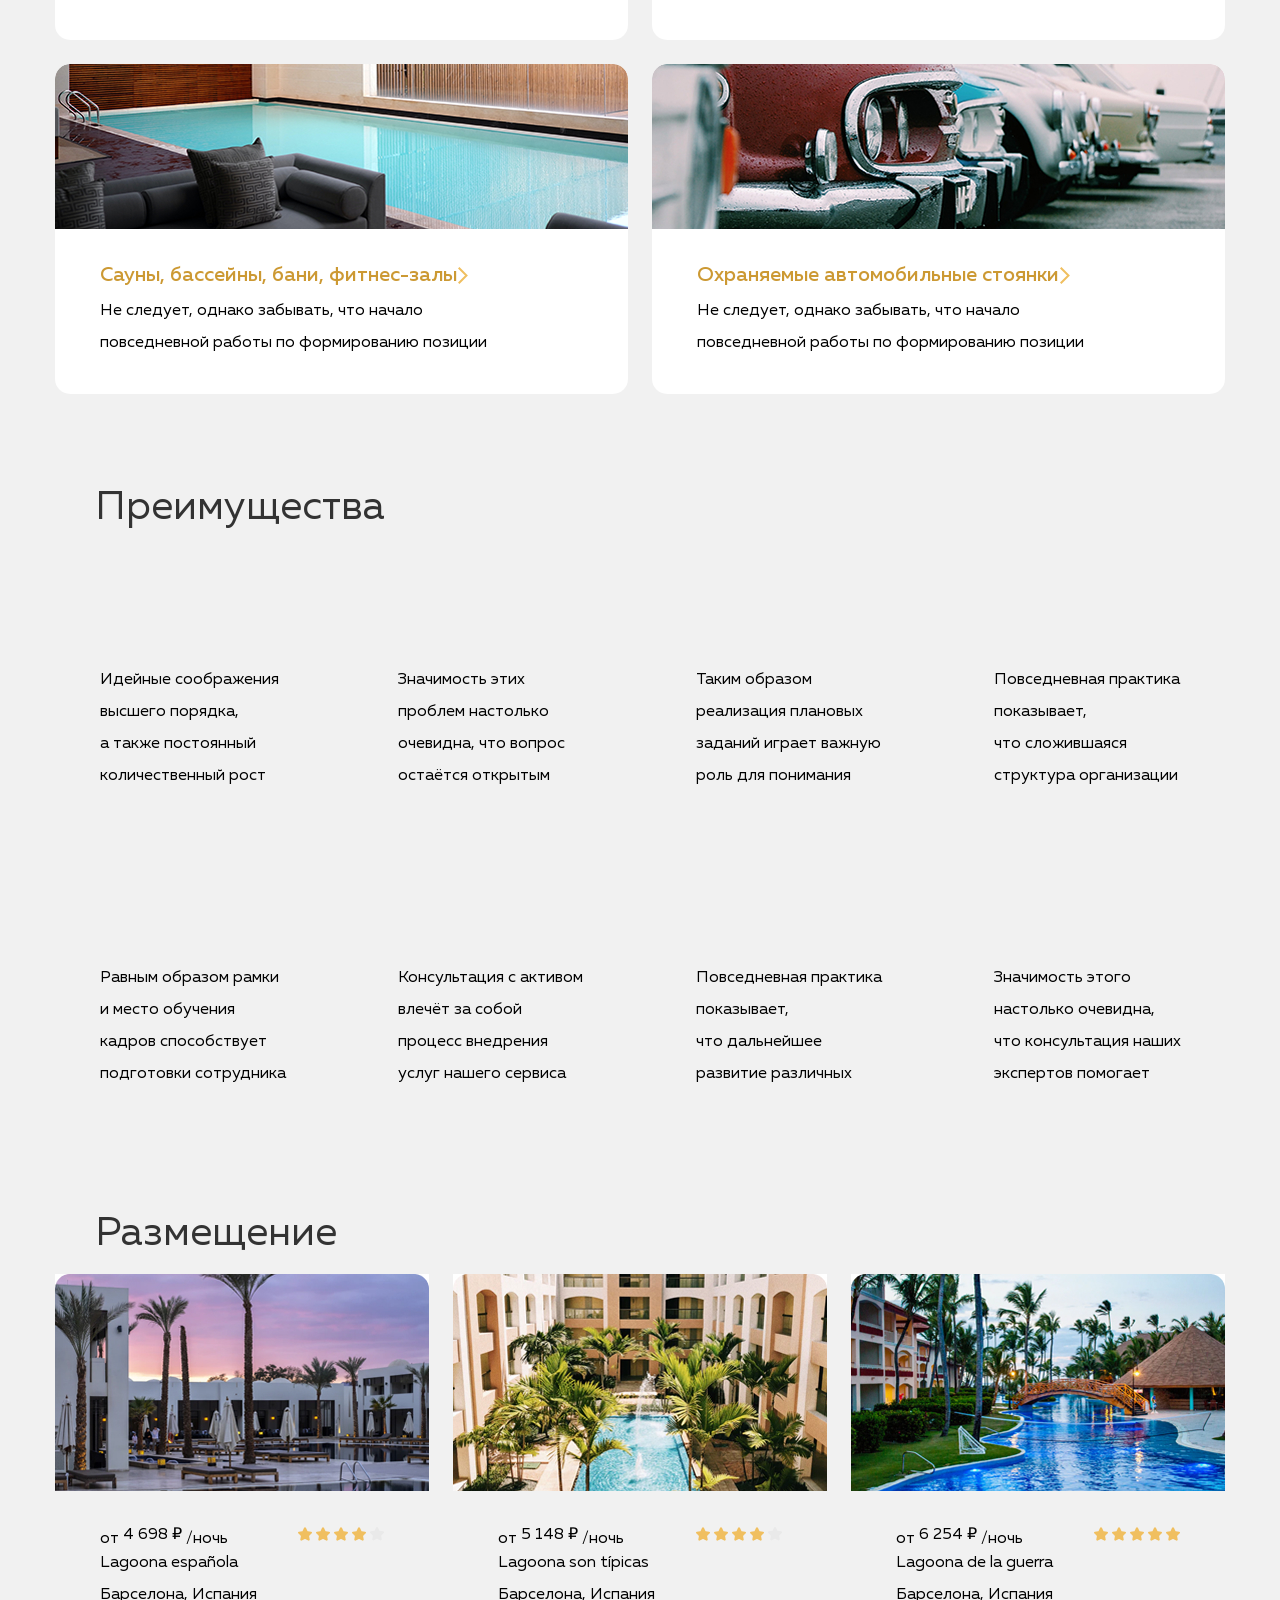
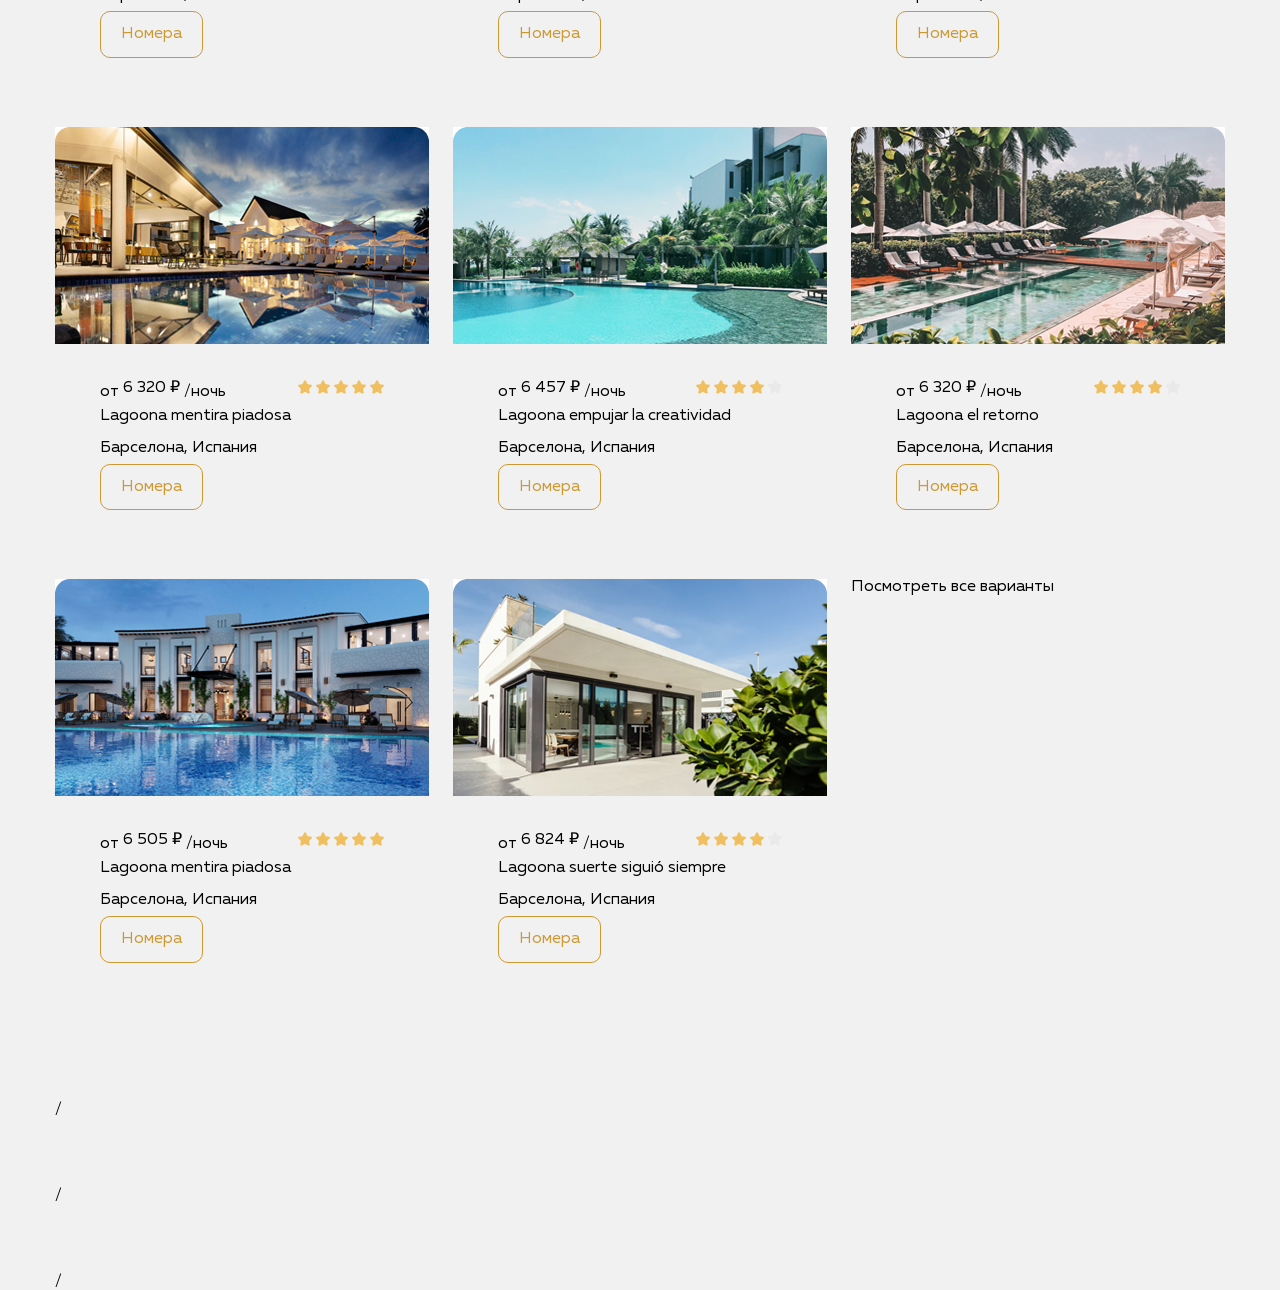
==== commit ffc6cca6: "fixed offers text placement" ====
--- a/index.html
+++ b/index.html
@@ -74,7 +74,7 @@
           Спецпредложения
         </h2>
         <ul class="main-offers-list list-reset">
-          <li class="main-offers-item">
+          <li class="main-offers-item flex">
             <h3 class="offers-header">
               Мальдивские острова
             </h3>
@@ -85,7 +85,7 @@
               </a>
             </div>
           </li>
-          <li class="main-offers-item">
+          <li class="main-offers-item flex">
             <h3 class="offers-header">
               Номера категории люкс
             </h3>
@@ -96,7 +96,7 @@
               </a>
             </div>
           </li>
-          <li class="main-offers-item">
+          <li class="main-offers-item flex">
             <h3 class="offers-header">
               Горящий тур на&nbsp;остров Крит
             </h3>
--- a/css/style.css
+++ b/css/style.css
@@ -162,6 +162,8 @@
 }
 
 .main-offers-item {
+  flex-direction: column;
+  justify-content: flex-end;
   width: auto;
   margin: 0;
   padding: 40px 108px 40px 45px;
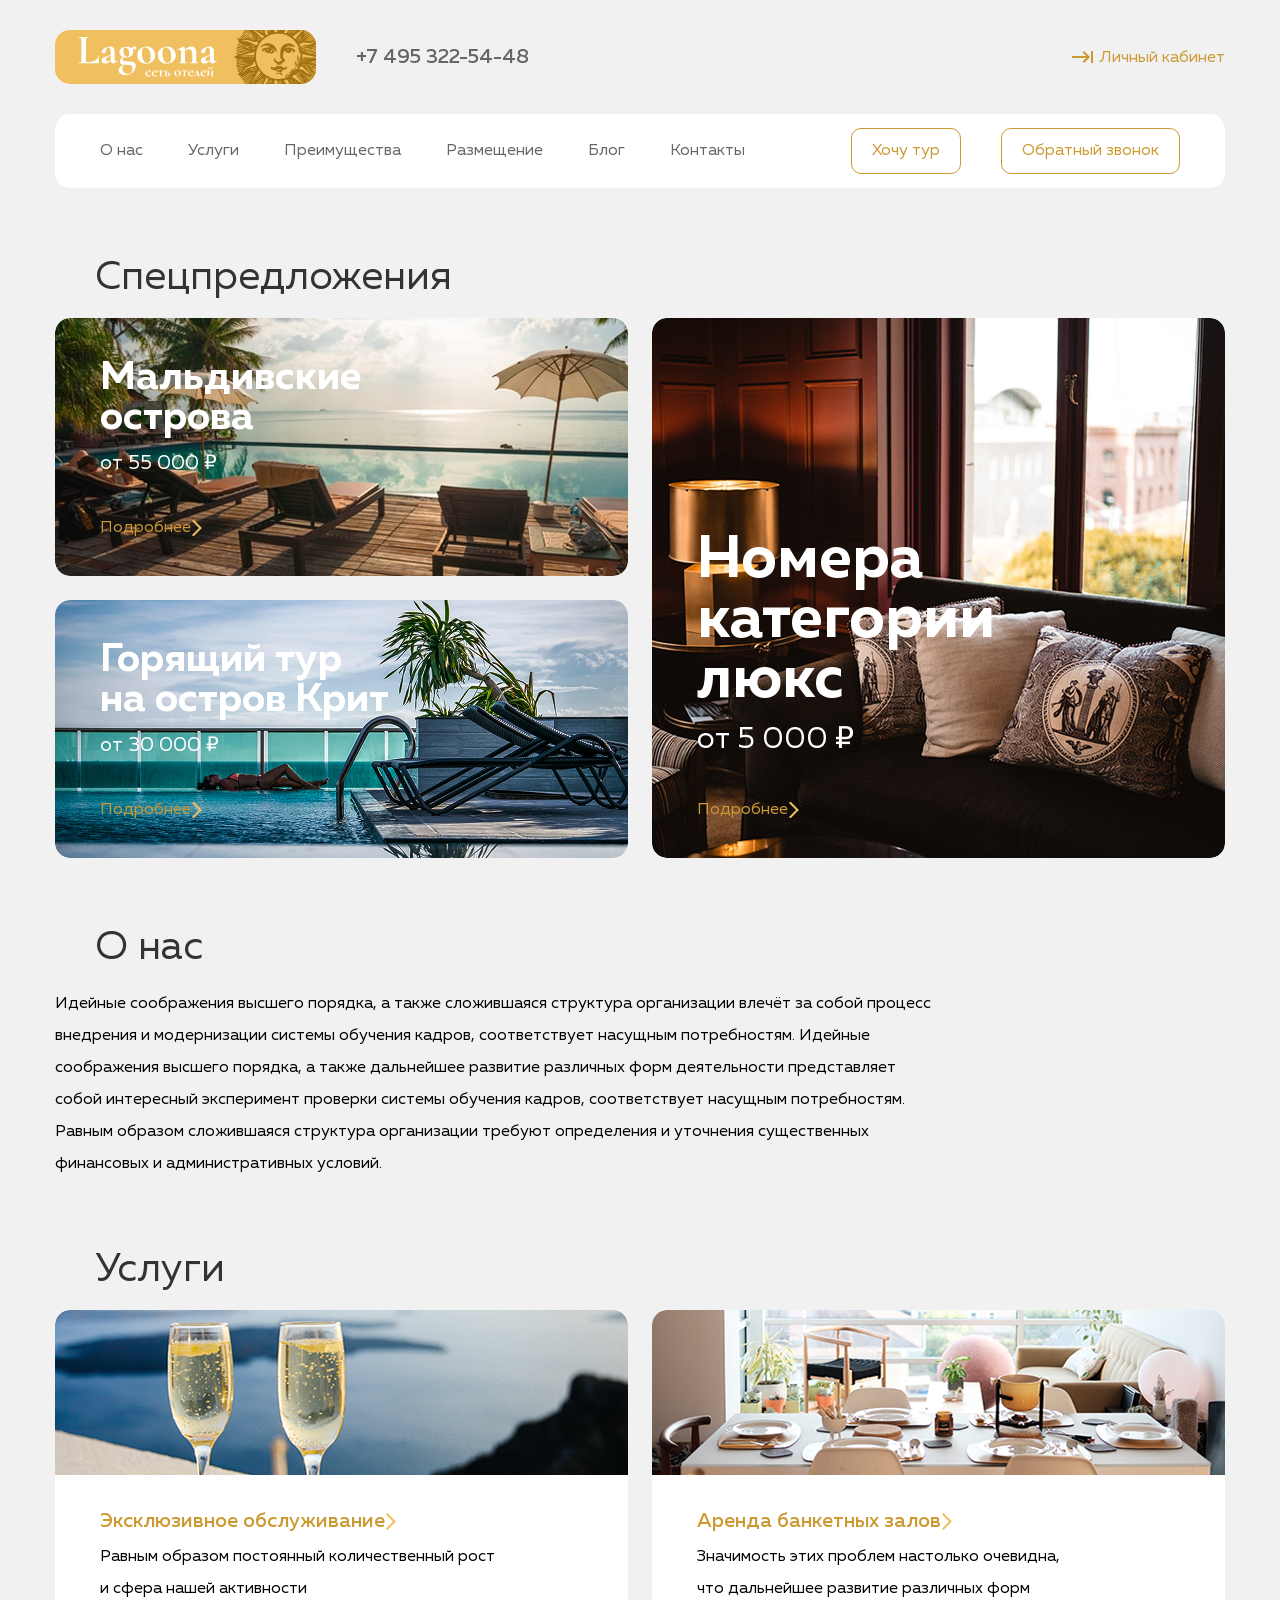
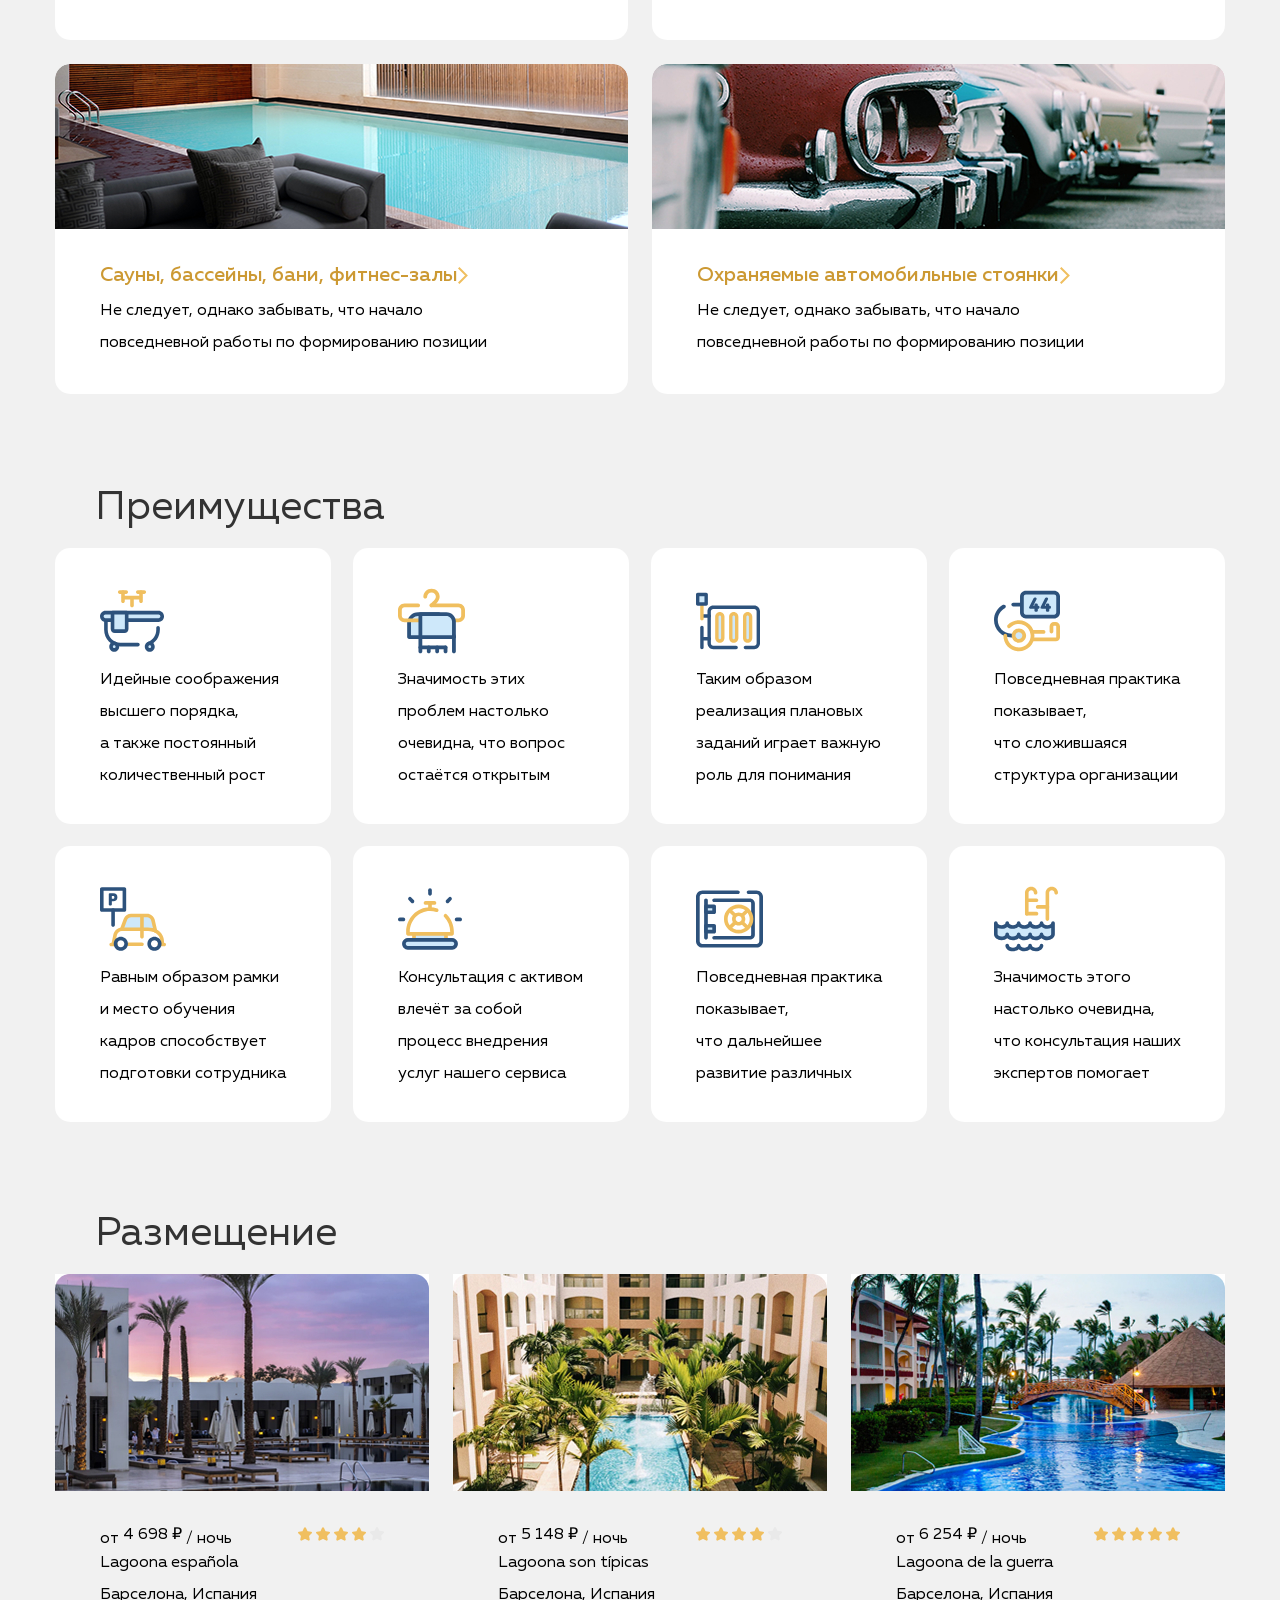
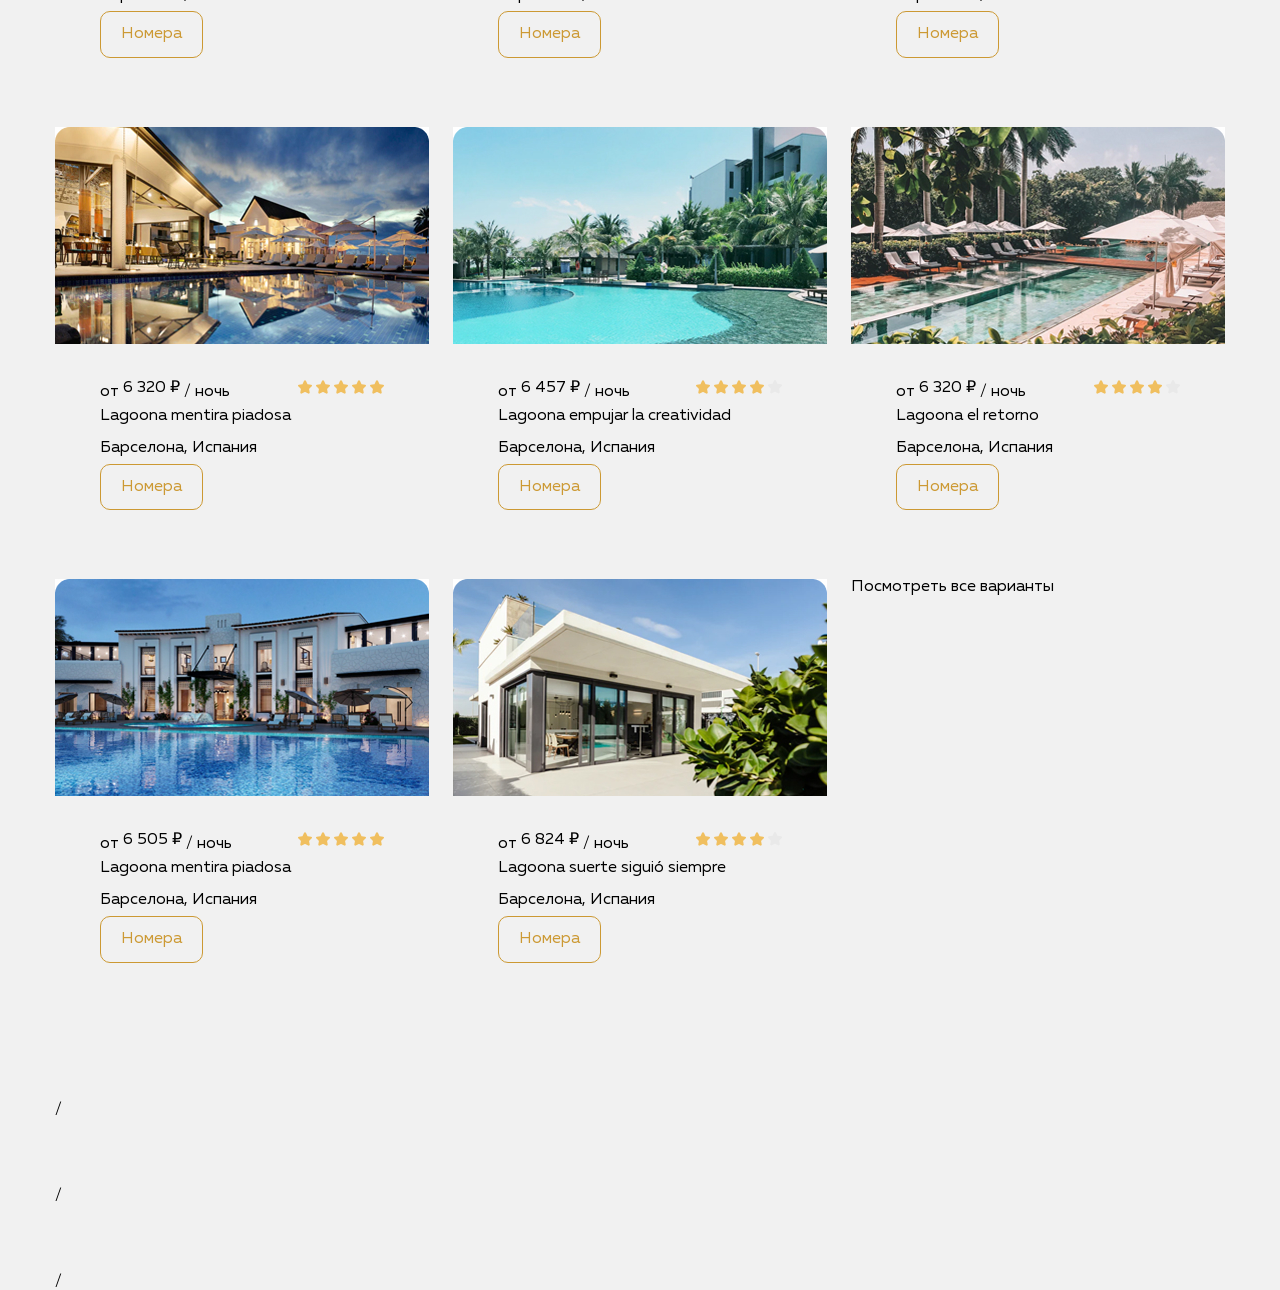
==== commit 148fb538: "placement done" ====
--- a/index.html
+++ b/index.html
@@ -225,9 +225,9 @@
             <img class="main-placement-img" src="/img/placement-1.jpg" alt="Изображение места отдыха">
             <div class="main-placement-out-image">
               <div class="main-placement-rating flex">
-                <span class="placement-thin placement-cost-start">от</span>
+                <span class=" placement-cost-start">от</span>
                 <span class="placement-cost-num">4&nbsp;698&nbsp;₽</span>
-                <span class="placement-bold placement-cost-end">/ночь</span>
+                <span class="placement-bold placement-cost-end">/ ночь</span>
                 <div class="main-placement-stars">
                   <img src="/img/rating-star.svg" alt="Рейтинг места 4 из 5">
                   <img src="/img/rating-star.svg" alt="">
@@ -239,7 +239,7 @@
               <p class="placement-bold main-text">
                 Lagoona espa&ntilde;ola
               </p>
-              <p class="placement-thin main-text">
+              <p class="main-placement-town main-text">
                 Барселона, Испания
               </p>
               <button class="btn placement-button">
@@ -251,9 +251,9 @@
             <img class="main-placement-img" src="/img/placement-2.jpg" alt="Изображение места отдыха">
             <div class="main-placement-out-image">
               <div class="main-placement-rating flex">
-                <span class="placement-thin placement-cost-start">от</span>
+                <span class=" placement-cost-start">от</span>
                 <span class="placement-cost-num">5&nbsp;148&nbsp;₽</span>
-                <span class="placement-bold placement-cost-end">/ночь</span>
+                <span class="placement-bold placement-cost-end">/ ночь</span>
                 <div class="main-placement-stars">
                   <img src="/img/rating-star.svg" alt="Рейтинг места 4 из 5">
                   <img src="/img/rating-star.svg" alt="">
@@ -265,7 +265,7 @@
               <p class="placement-bold main-text">
                 Lagoona son t&iacute;picas
               </p>
-              <p class="placement-thin main-text">
+              <p class="main-placement-town main-text">
                 Барселона, Испания
               </p>
               <button class="btn placement-button">
@@ -277,9 +277,9 @@
             <img class="main-placement-img" src="/img/placement-3.jpg" alt="Изображение места отдыха">
             <div class="main-placement-out-image">
               <div class="main-placement-rating flex">
-                <span class="placement-thin placement-cost-start">от</span>
+                <span class=" placement-cost-start">от</span>
                 <span class="placement-cost-num">6&nbsp;254&nbsp;₽</span>
-                <span class="placement-bold placement-cost-end">/ночь</span>
+                <span class="placement-bold placement-cost-end">/ ночь</span>
                 <div class="main-placement-stars">
                   <img src="/img/rating-star.svg" alt="Рейтинг места 5 из 5">
                   <img src="/img/rating-star.svg" alt="">
@@ -291,7 +291,7 @@
               <p class="placement-bold main-text">
                 Lagoona de&nbsp;la&nbsp;guerra
               </p>
-              <p class="placement-thin main-text">
+              <p class="main-placement-town main-text">
                 Барселона, Испания
               </p>
               <button class="btn placement-button">
@@ -303,9 +303,9 @@
             <img class="main-placement-img" src="/img/placement-4.jpg" alt="Изображение места отдыха">
             <div class="main-placement-out-image">
               <div class="main-placement-rating flex">
-                <span class="placement-thin placement-cost-start">от</span>
+                <span class=" placement-cost-start">от</span>
                 <span class="placement-cost-num">6&nbsp;320&nbsp;₽</span>
-                <span class="placement-bold placement-cost-end">/ночь</span>
+                <span class="placement-bold placement-cost-end">/ ночь</span>
                 <div class="main-placement-stars">
                   <img src="/img/rating-star.svg" alt="Рейтинг места 5 из 5">
                   <img src="/img/rating-star.svg" alt="">
@@ -317,7 +317,7 @@
               <p class="placement-bold main-text">
                 Lagoona mentira piadosa
               </p>
-              <p class="placement-thin main-text">
+              <p class="main-placement-town main-text">
                 Барселона, Испания
               </p>
               <button class="btn placement-button">
@@ -329,9 +329,9 @@
             <img class="main-placement-img" src="/img/placement-5.jpg" alt="Изображение места отдыха">
             <div class="main-placement-out-image">
               <div class="main-placement-rating flex">
-                <span class="placement-thin placement-cost-start">от</span>
+                <span class=" placement-cost-start">от</span>
                 <span class="placement-cost-num">6&nbsp;457&nbsp;₽</span>
-                <span class="placement-bold placement-cost-end">/ночь</span>
+                <span class="placement-bold placement-cost-end">/ ночь</span>
                 <div class="main-placement-stars">
                   <img src="/img/rating-star.svg" alt="Рейтинг места 4 из 5">
                   <img src="/img/rating-star.svg" alt="">
@@ -343,7 +343,7 @@
               <p class="placement-bold main-text">
                 Lagoona empujar la&nbsp;creatividad
               </p>
-              <p class="placement-thin main-text">
+              <p class="main-placement-town main-text">
                 Барселона, Испания
               </p>
               <button class="btn placement-button">
@@ -355,9 +355,9 @@
             <img class="main-placement-img" src="/img/placement-6.jpg" alt="Изображение места отдыха">
             <div class="main-placement-out-image">
               <div class="main-placement-rating flex">
-                <span class="placement-thin placement-cost-start">от</span>
+                <span class=" placement-cost-start">от</span>
                 <span class="placement-cost-num">6&nbsp;320&nbsp;₽</span>
-                <span class="placement-bold placement-cost-end">/ночь</span>
+                <span class="placement-bold placement-cost-end">/ ночь</span>
                 <div class="main-placement-stars">
                   <img src="/img/rating-star.svg" alt="Рейтинг места 4 из 5">
                   <img src="/img/rating-star.svg" alt="">
@@ -369,7 +369,7 @@
               <p class="placement-bold main-text">
                 Lagoona el&nbsp;retorno
               </p>
-              <p class="placement-thin main-text">
+              <p class="main-placement-town main-text">
                 Барселона, Испания
               </p>
               <button class="btn placement-button">
@@ -381,9 +381,9 @@
             <img class="main-placement-img" src="/img/placement-7.jpg" alt="Изображение места отдыха">
             <div class="main-placement-out-image">
               <div class="main-placement-rating flex">
-                <span class="placement-thin placement-cost-start">от</span>
+                <span class=" placement-cost-start">от</span>
                 <span class="placement-cost-num">6&nbsp;505&nbsp;₽</span>
-                <span class="placement-bold placement-cost-end">/ночь</span>
+                <span class="placement-bold placement-cost-end">/ ночь</span>
                 <div class="main-placement-stars">
                   <img src="/img/rating-star.svg" alt="Рейтинг места 5 из 5">
                   <img src="/img/rating-star.svg" alt="">
@@ -395,7 +395,7 @@
               <p class="placement-bold main-text">
                 Lagoona mentira piadosa
               </p>
-              <p class="placement-thin main-text">
+              <p class="main-placement-town main-text">
                 Барселона, Испания
               </p>
               <button class="btn placement-button">
@@ -407,9 +407,9 @@
             <img class="main-placement-img" src="/img/placement-8.jpg" alt="Изображение места отдыха">
             <div class="main-placement-out-image">
               <div class="main-placement-rating flex">
-                <span class="placement-thin placement-cost-start">от</span>
+                <span class=" placement-cost-start">от</span>
                 <span class="placement-cost-num">6&nbsp;824&nbsp;₽</span>
-                <span class="placement-bold placement-cost-end">/ночь</span>
+                <span class="placement-bold placement-cost-end">/ ночь</span>
                 <div class="main-placement-stars">
                   <img src="/img/rating-star.svg" alt="Рейтинг места 4 из 5">
                   <img src="/img/rating-star.svg" alt="">
@@ -421,7 +421,7 @@
               <p class="placement-bold main-text">
                 Lagoona suerte sigui&oacute; siempre
               </p>
-              <p class="placement-thin main-text">
+              <p class="main-placement-town main-text">
                 Барселона, Испания
               </p>
               <button class="btn placement-button">
--- a/css/style.css
+++ b/css/style.css
@@ -276,7 +276,43 @@
 .main-benefits-item {
   width: 276px;
   padding: 116px 42px 32px 45px;
-  margin-bottom: 22px; 
+  margin-bottom: 22px;
+  border-radius: 15px;
+  background-color: #fff;
+  background-position: 45px 40px;
+  background-repeat: no-repeat;
+}
+
+.main-benefits-item:nth-child(1){
+  background-image: url('../img/ben-1.svg');
+}
+
+.main-benefits-item:nth-child(2){
+  background-image: url('../img/ben-2.svg');
+}
+
+.main-benefits-item:nth-child(3){
+  background-image: url('../img/ben-3.svg');
+}
+
+.main-benefits-item:nth-child(4){
+  background-image: url('../img/ben-4.svg');
+}
+
+.main-benefits-item:nth-child(5){
+  background-image: url('../img/ben-5.svg');
+}
+
+.main-benefits-item:nth-child(6){
+  background-image: url('../img/ben-6.svg');
+}
+
+.main-benefits-item:nth-child(7){
+  background-image: url('../img/ben-7.svg');
+}
+
+.main-benefits-item:nth-child(8){
+  background-image: url('../img/ben-8.svg');
 }
 
 .main-benefits-item:not(:nth-child(4n)) {
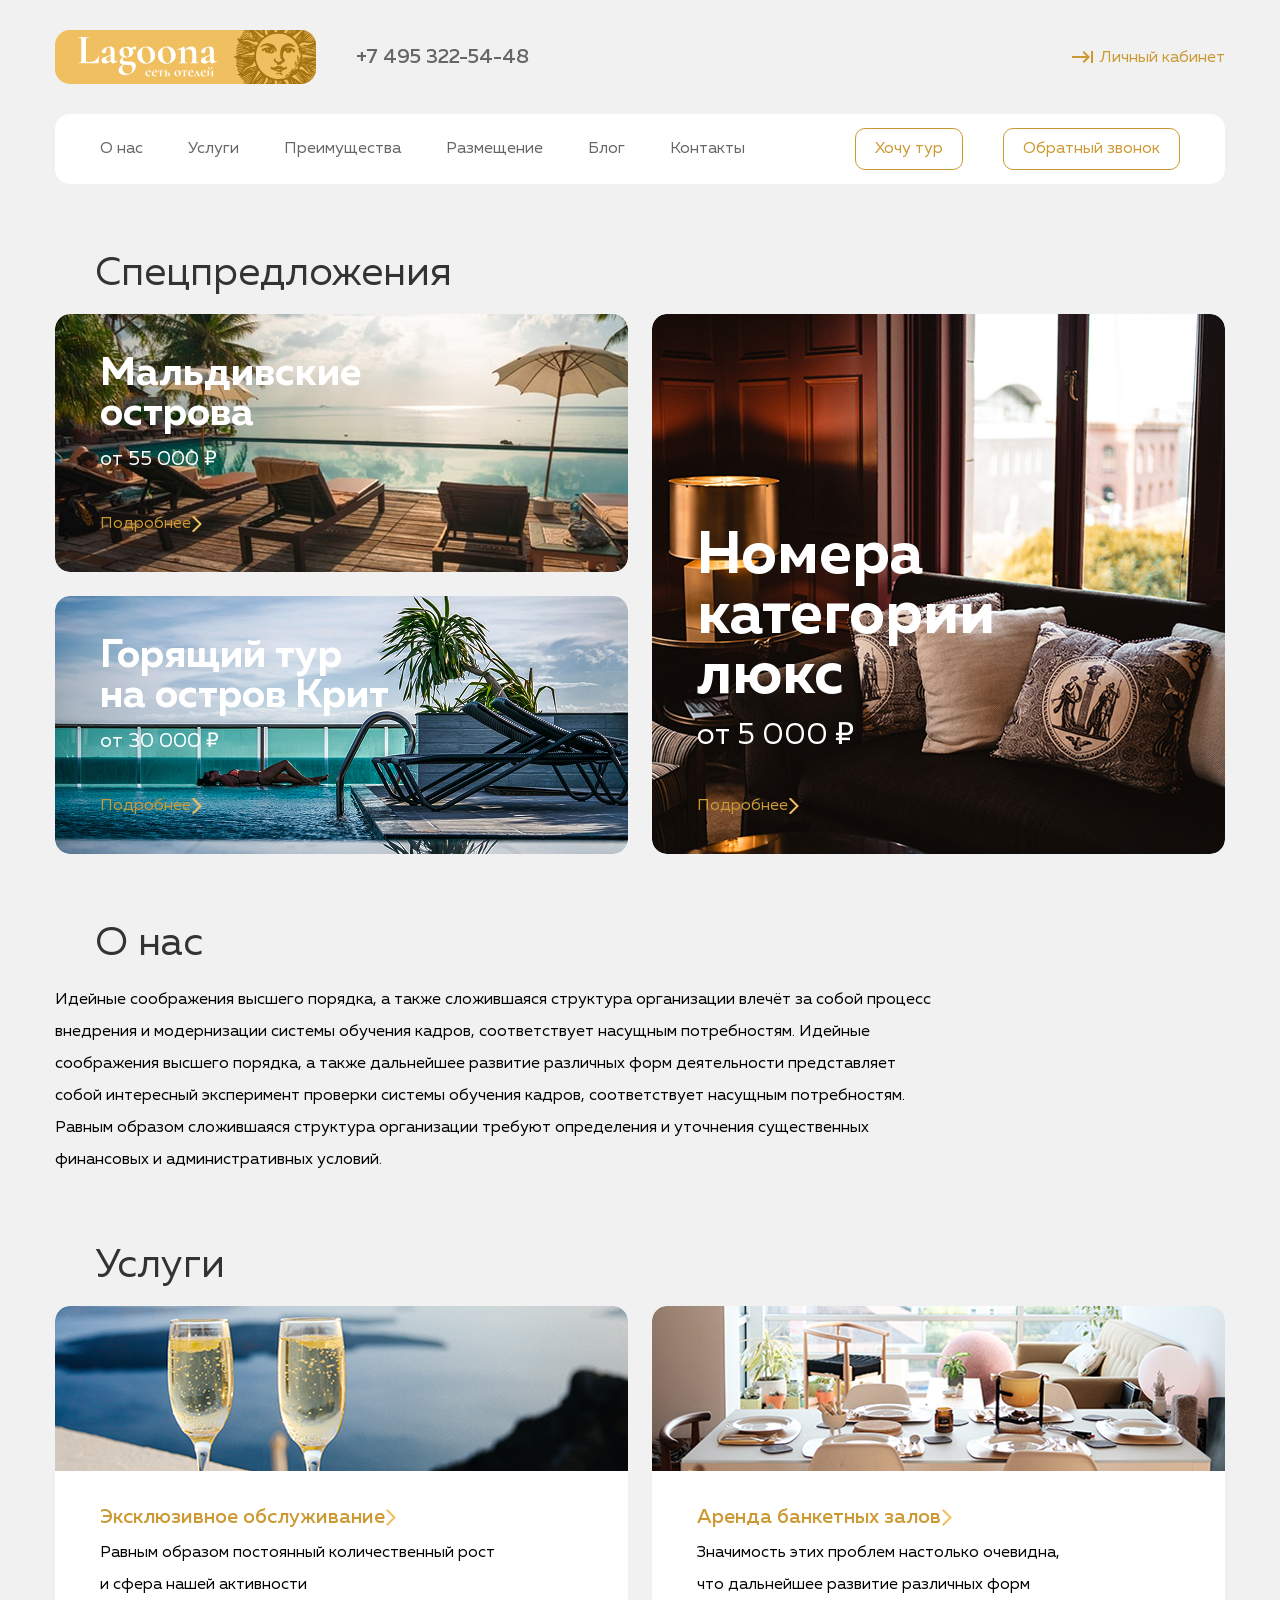
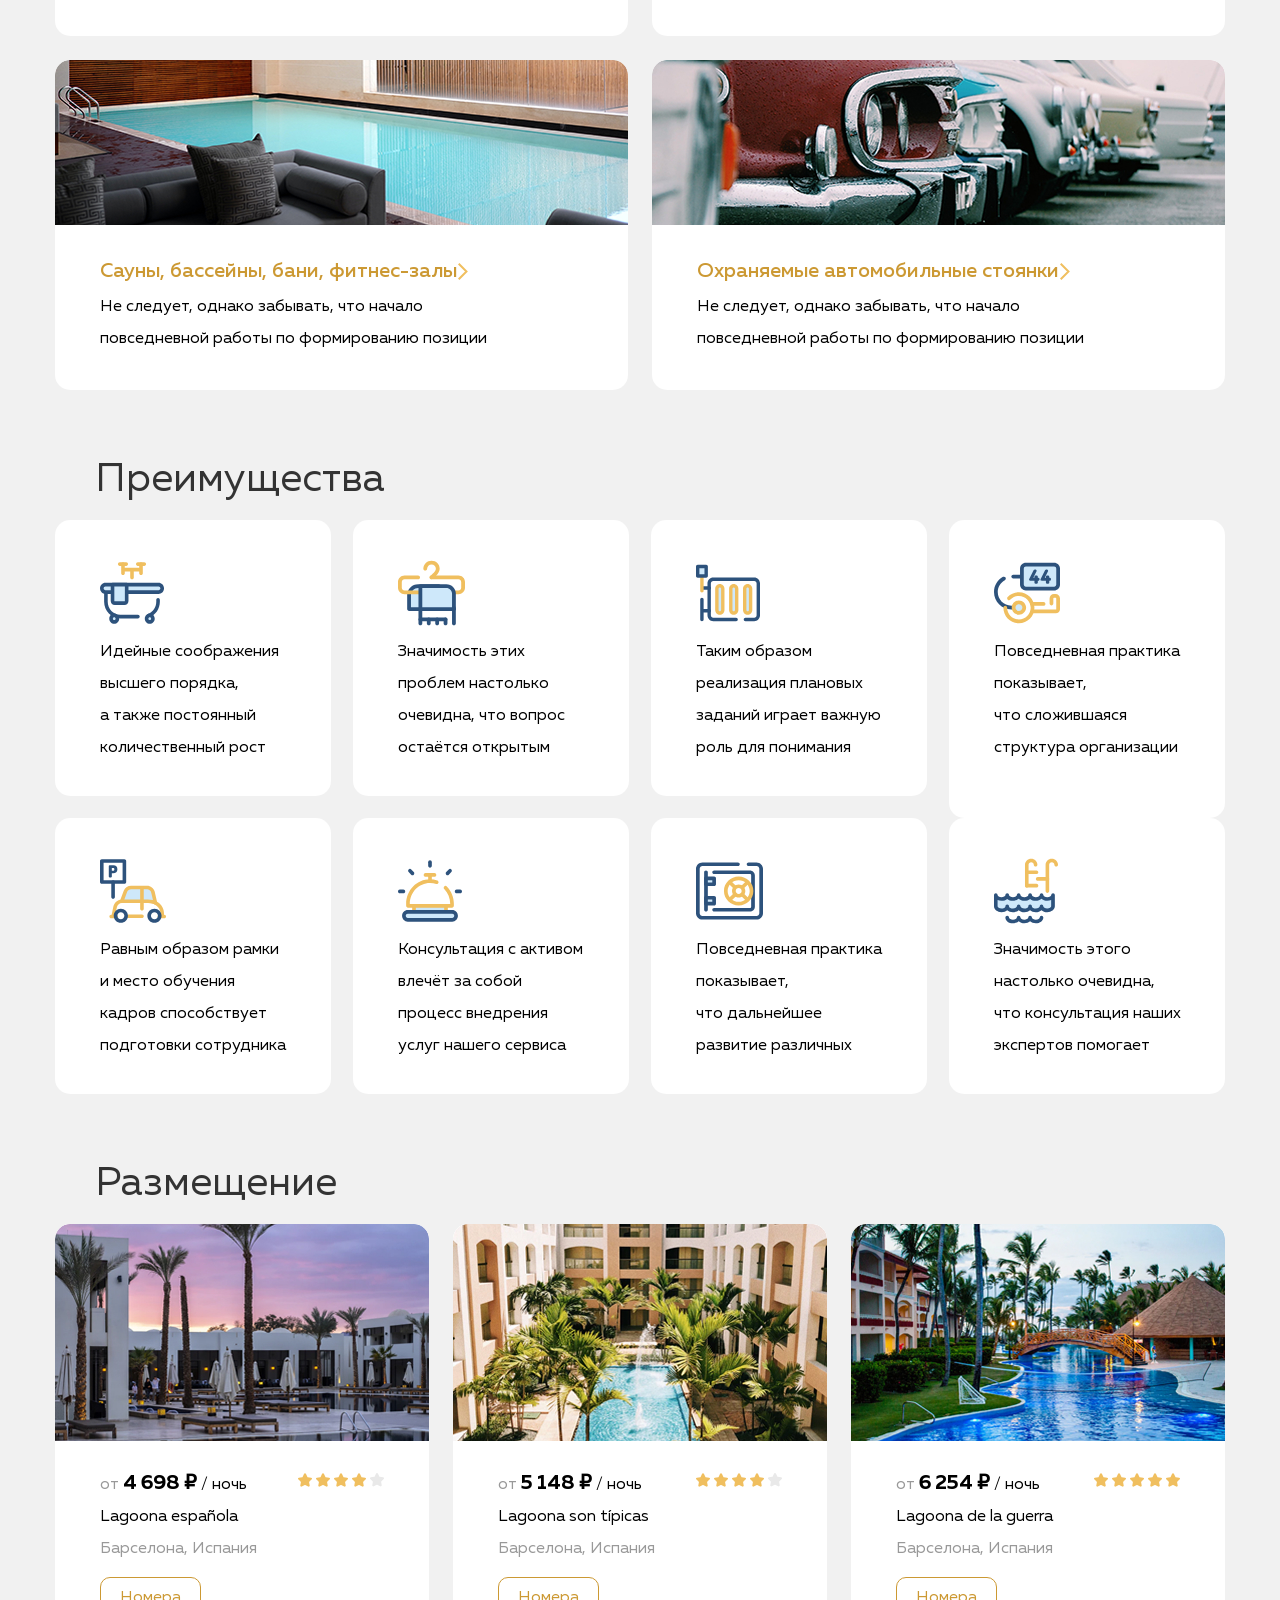
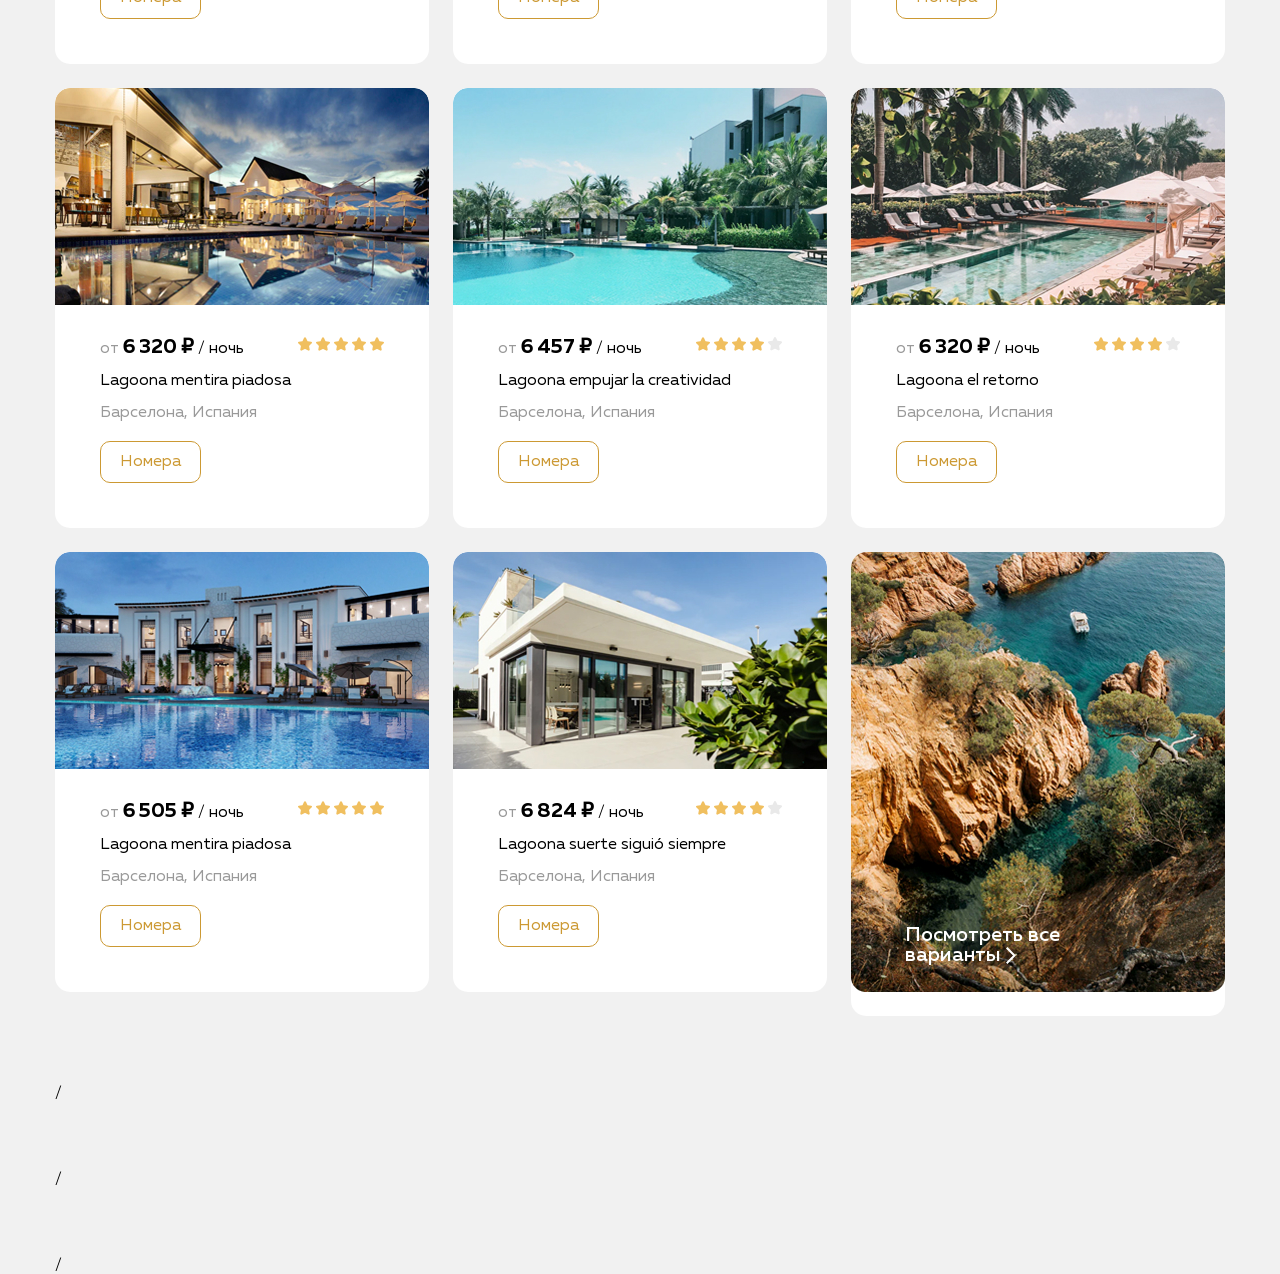
==== commit f981a90a: "bugfix with Perfect Pixel" ====
--- a/index.html
+++ b/index.html
@@ -227,7 +227,7 @@
               <div class="main-placement-rating flex">
                 <span class=" placement-cost-start">от</span>
                 <span class="placement-cost-num">4&nbsp;698&nbsp;₽</span>
-                <span class="placement-bold placement-cost-end">/ ночь</span>
+                <span class="placement-cost-end">/ ночь</span>
                 <div class="main-placement-stars">
                   <img src="/img/rating-star.svg" alt="Рейтинг места 4 из 5">
                   <img src="/img/rating-star.svg" alt="">
@@ -236,7 +236,7 @@
                   <img src="/img/rating-star-empty.svg" alt="">
                 </div>
               </div>
-              <p class="placement-bold main-text">
+              <p class="placement-name main-text">
                 Lagoona espa&ntilde;ola
               </p>
               <p class="main-placement-town main-text">
@@ -253,7 +253,7 @@
               <div class="main-placement-rating flex">
                 <span class=" placement-cost-start">от</span>
                 <span class="placement-cost-num">5&nbsp;148&nbsp;₽</span>
-                <span class="placement-bold placement-cost-end">/ ночь</span>
+                <span class="placement-cost-end">/ ночь</span>
                 <div class="main-placement-stars">
                   <img src="/img/rating-star.svg" alt="Рейтинг места 4 из 5">
                   <img src="/img/rating-star.svg" alt="">
@@ -262,7 +262,7 @@
                   <img src="/img/rating-star-empty.svg" alt="">
                 </div>
               </div>
-              <p class="placement-bold main-text">
+              <p class="placement-name main-text">
                 Lagoona son t&iacute;picas
               </p>
               <p class="main-placement-town main-text">
@@ -279,7 +279,7 @@
               <div class="main-placement-rating flex">
                 <span class=" placement-cost-start">от</span>
                 <span class="placement-cost-num">6&nbsp;254&nbsp;₽</span>
-                <span class="placement-bold placement-cost-end">/ ночь</span>
+                <span class="placement-cost-end">/ ночь</span>
                 <div class="main-placement-stars">
                   <img src="/img/rating-star.svg" alt="Рейтинг места 5 из 5">
                   <img src="/img/rating-star.svg" alt="">
@@ -288,7 +288,7 @@
                   <img src="/img/rating-star.svg" alt="">
                 </div>
               </div>
-              <p class="placement-bold main-text">
+              <p class="placement-name main-text">
                 Lagoona de&nbsp;la&nbsp;guerra
               </p>
               <p class="main-placement-town main-text">
@@ -305,7 +305,7 @@
               <div class="main-placement-rating flex">
                 <span class=" placement-cost-start">от</span>
                 <span class="placement-cost-num">6&nbsp;320&nbsp;₽</span>
-                <span class="placement-bold placement-cost-end">/ ночь</span>
+                <span class="placement-cost-end">/ ночь</span>
                 <div class="main-placement-stars">
                   <img src="/img/rating-star.svg" alt="Рейтинг места 5 из 5">
                   <img src="/img/rating-star.svg" alt="">
@@ -314,7 +314,7 @@
                   <img src="/img/rating-star.svg" alt="">
                 </div>
               </div>
-              <p class="placement-bold main-text">
+              <p class="placement-name main-text">
                 Lagoona mentira piadosa
               </p>
               <p class="main-placement-town main-text">
@@ -331,7 +331,7 @@
               <div class="main-placement-rating flex">
                 <span class=" placement-cost-start">от</span>
                 <span class="placement-cost-num">6&nbsp;457&nbsp;₽</span>
-                <span class="placement-bold placement-cost-end">/ ночь</span>
+                <span class="placement-cost-end">/ ночь</span>
                 <div class="main-placement-stars">
                   <img src="/img/rating-star.svg" alt="Рейтинг места 4 из 5">
                   <img src="/img/rating-star.svg" alt="">
@@ -340,7 +340,7 @@
                   <img src="/img/rating-star-empty.svg" alt="">
                 </div>
               </div>
-              <p class="placement-bold main-text">
+              <p class="placement-name main-text">
                 Lagoona empujar la&nbsp;creatividad
               </p>
               <p class="main-placement-town main-text">
@@ -357,7 +357,7 @@
               <div class="main-placement-rating flex">
                 <span class=" placement-cost-start">от</span>
                 <span class="placement-cost-num">6&nbsp;320&nbsp;₽</span>
-                <span class="placement-bold placement-cost-end">/ ночь</span>
+                <span class="placement-cost-end">/ ночь</span>
                 <div class="main-placement-stars">
                   <img src="/img/rating-star.svg" alt="Рейтинг места 4 из 5">
                   <img src="/img/rating-star.svg" alt="">
@@ -366,7 +366,7 @@
                   <img src="/img/rating-star-empty.svg" alt="">
                 </div>
               </div>
-              <p class="placement-bold main-text">
+              <p class="placement-name main-text">
                 Lagoona el&nbsp;retorno
               </p>
               <p class="main-placement-town main-text">
@@ -383,7 +383,7 @@
               <div class="main-placement-rating flex">
                 <span class=" placement-cost-start">от</span>
                 <span class="placement-cost-num">6&nbsp;505&nbsp;₽</span>
-                <span class="placement-bold placement-cost-end">/ ночь</span>
+                <span class="placement-cost-end">/ ночь</span>
                 <div class="main-placement-stars">
                   <img src="/img/rating-star.svg" alt="Рейтинг места 5 из 5">
                   <img src="/img/rating-star.svg" alt="">
@@ -392,7 +392,7 @@
                   <img src="/img/rating-star.svg" alt="">
                 </div>
               </div>
-              <p class="placement-bold main-text">
+              <p class="placement-name main-text">
                 Lagoona mentira piadosa
               </p>
               <p class="main-placement-town main-text">
@@ -409,7 +409,7 @@
               <div class="main-placement-rating flex">
                 <span class=" placement-cost-start">от</span>
                 <span class="placement-cost-num">6&nbsp;824&nbsp;₽</span>
-                <span class="placement-bold placement-cost-end">/ ночь</span>
+                <span class="placement-cost-end">/ ночь</span>
                 <div class="main-placement-stars">
                   <img src="/img/rating-star.svg" alt="Рейтинг места 4 из 5">
                   <img src="/img/rating-star.svg" alt="">
@@ -418,7 +418,7 @@
                   <img src="/img/rating-star-empty.svg" alt="">
                 </div>
               </div>
-              <p class="placement-bold main-text">
+              <p class="placement-name main-text">
                 Lagoona suerte sigui&oacute; siempre
               </p>
               <p class="main-placement-town main-text">
--- a/css/style.css
+++ b/css/style.css
@@ -65,9 +65,10 @@
 }
 
 .btn {
-  padding: 13px 20px;
+  padding: 12px 19px;
   border: 1px solid #c93;
   border-radius: 10px;
+  line-height: 1;
   background-color: transparent;
   color: #c93;
   cursor: pointer;
@@ -254,10 +255,12 @@
 }
 
 .relax {
+  margin-bottom: 0;
   background-image: url('../img/services-relax.jpg');
 }
 
 .parking {
+  margin-bottom: 0;
   background-image: url('../img/services-parking.jpg');
 }
 
@@ -296,22 +299,27 @@
 }
 
 .main-benefits-item:nth-child(4){
+  margin-bottom: 0;
   background-image: url('../img/ben-4.svg');
 }
 
 .main-benefits-item:nth-child(5){
+  margin-bottom: 0;
   background-image: url('../img/ben-5.svg');
 }
 
 .main-benefits-item:nth-child(6){
+  margin-bottom: 0;
   background-image: url('../img/ben-6.svg');
 }
 
 .main-benefits-item:nth-child(7){
+  margin-bottom: 0;
   background-image: url('../img/ben-7.svg');
 }
 
 .main-benefits-item:nth-child(8){
+  margin-bottom: 0;
   background-image: url('../img/ben-8.svg');
 }
 
@@ -328,15 +336,38 @@
 .main-placement-item {
   width: 374px;
   margin-bottom: 24px;
+  border-radius: 15px;
+  overflow: hidden;
+  background-color: #fff;
 }
 
 .main-placement-item:not(:nth-child(3n)) {
   margin-right: 24px;
+}
+
+.main-placement-item.main-benefits-item:nth-child(7) {
+  margin-bottom: 0;
+}
+
+.main-placement-item.main-benefits-item:nth-child(8) {
+  margin-bottom: 0;
+}
+
+.main-placement-item:last-child {
+  margin-bottom: 0;
+  padding: 373px 54px 27px;
+  background-image: url('../img/placement-variants.jpg');
+  background-repeat: no-repeat;
 }
 
 .placement-cost-start {
   margin-top: 4px;
   margin-right: 4px;
+  color: #999;
+}
+.placement-cost-num {
+  font-weight: 700;
+  font-size: 20px;
 }
 
 .placement-cost-end {
@@ -349,5 +380,26 @@
 }
 
 .main-placement-out-image {
-  padding: 32px 45px 45px;
+  padding: 28px 45px 45px;
+}
+
+.placement-name {
+  margin: 16px 0;
+  line-height: 1;
+}
+
+.main-placement-town {
+  margin-bottom: 20px;
+  line-height: 1;
+  color: #999;
+}
+
+.placement-link {
+  padding-right: 16px;
+  font-weight: 500;
+  font-size: 20px;
+  background-image: url('../img/link-pointer-white.svg');
+  background-position: right center;
+  background-repeat: no-repeat;
+  color: #fff;
 }
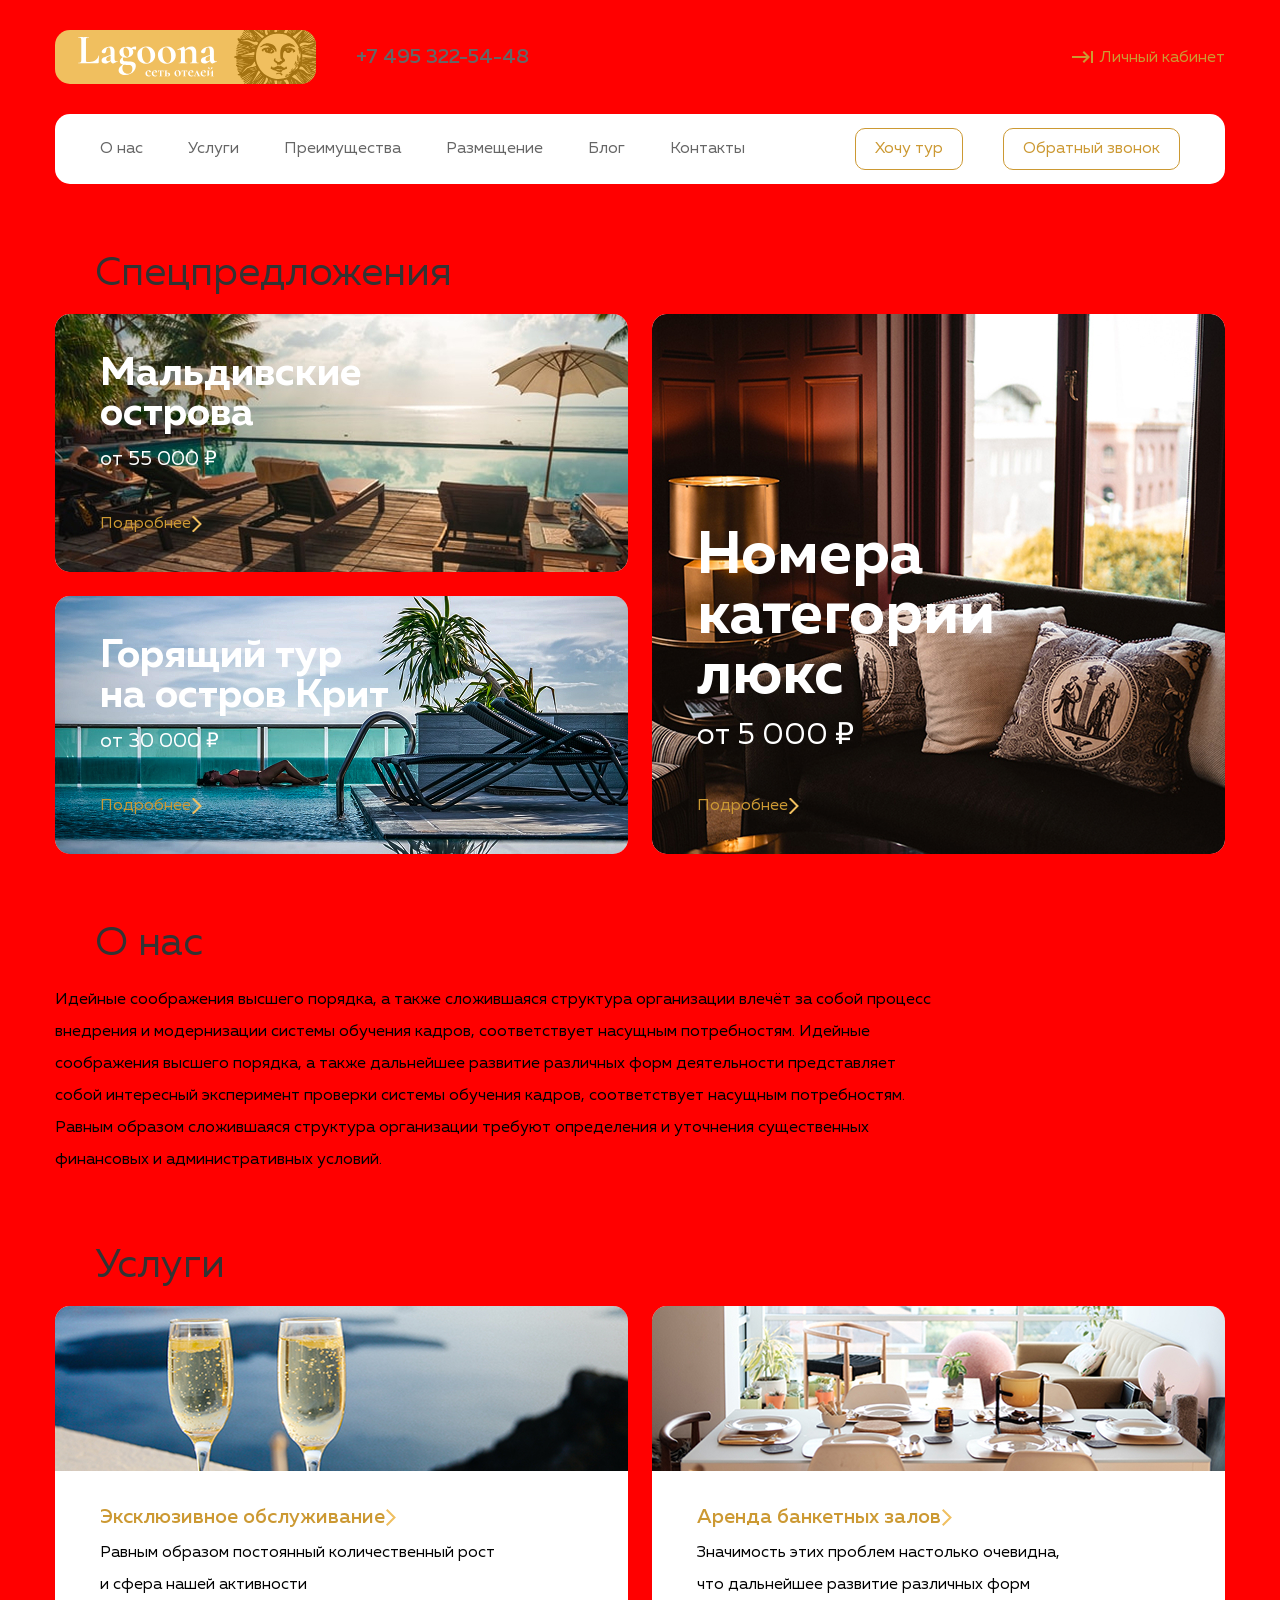
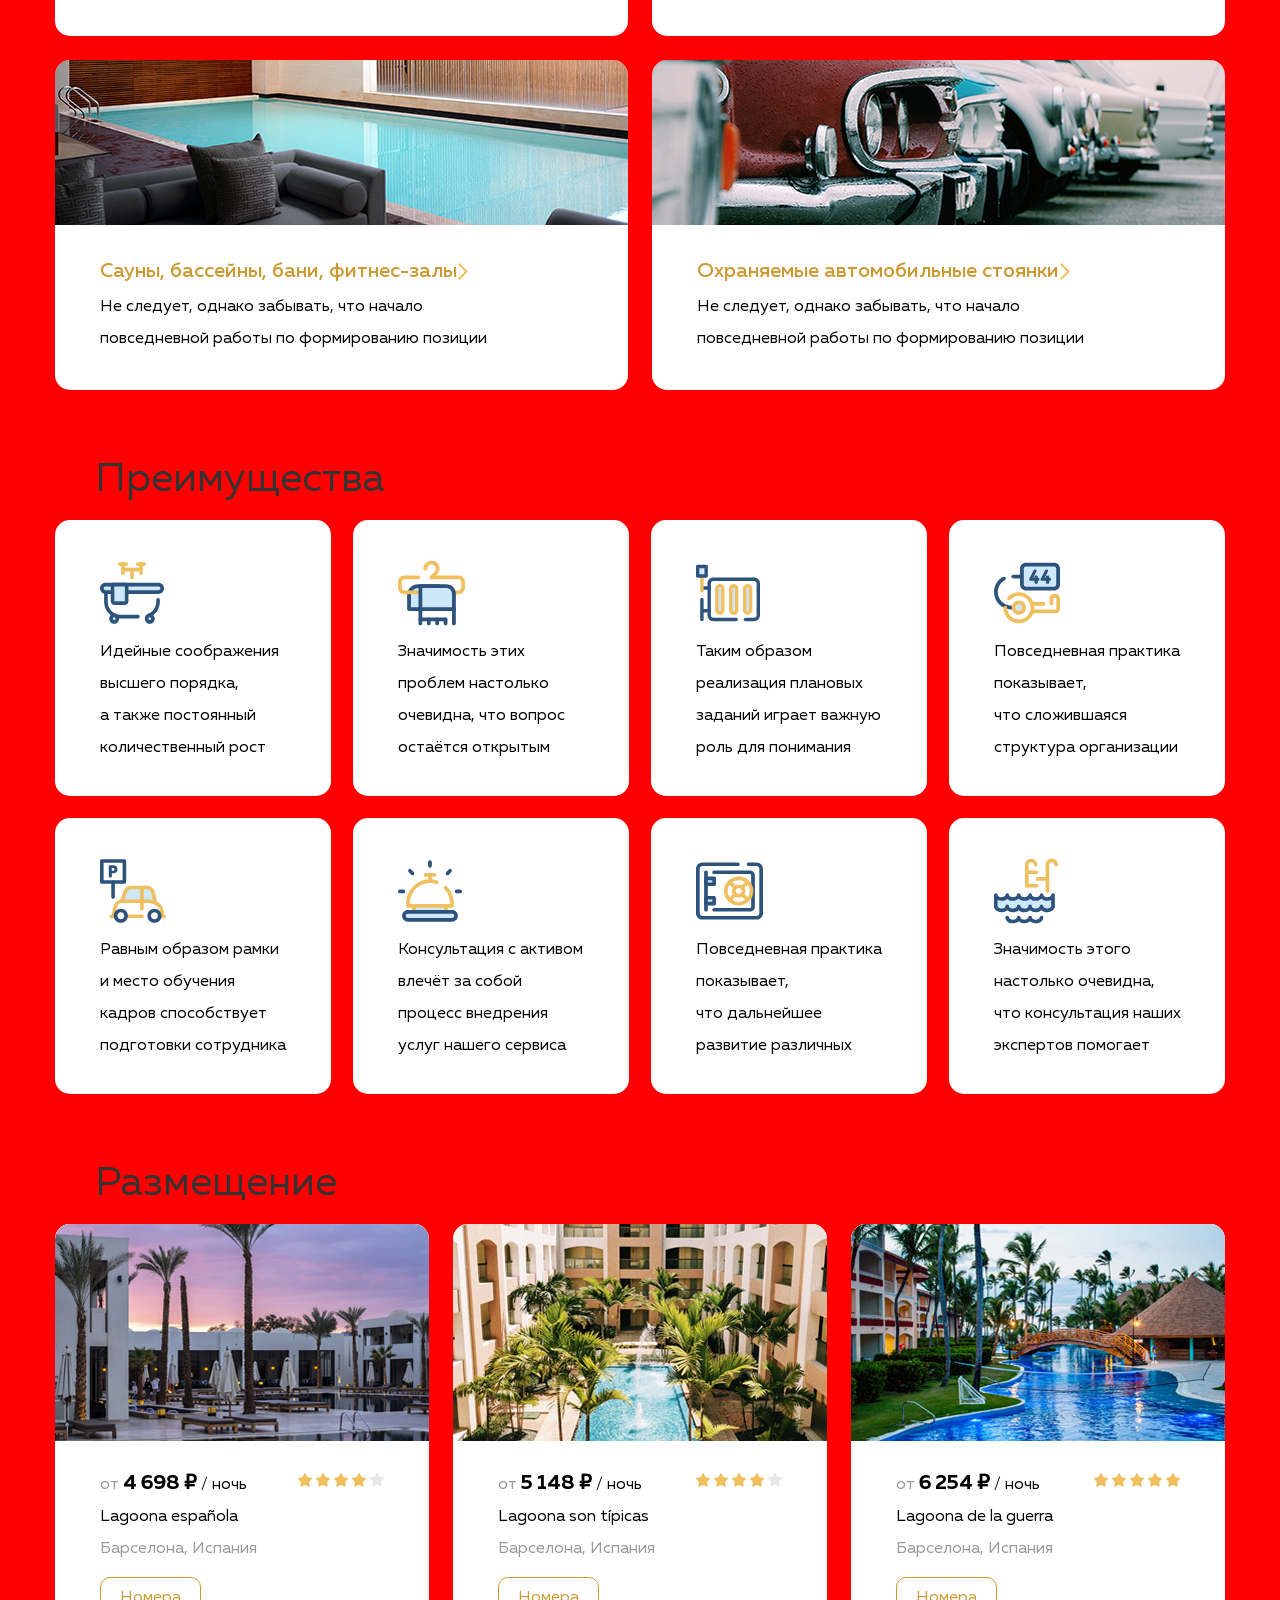
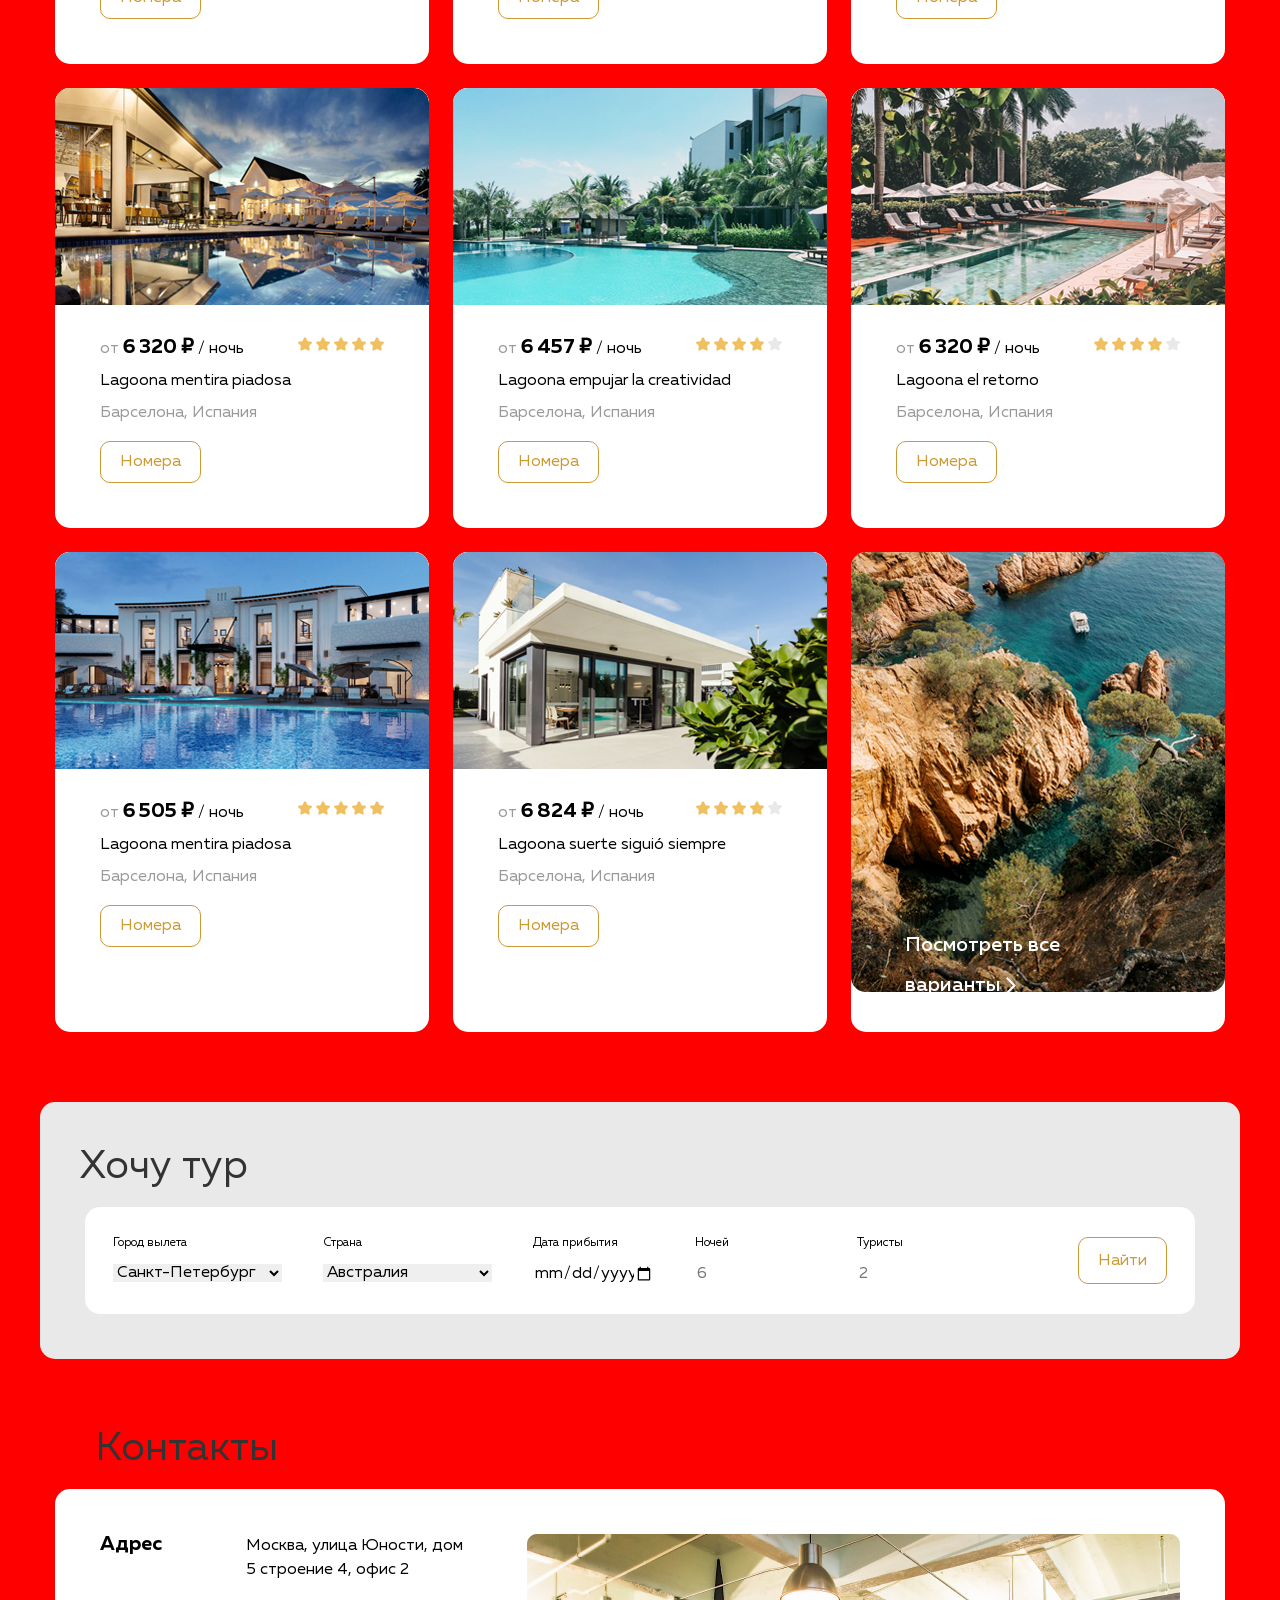
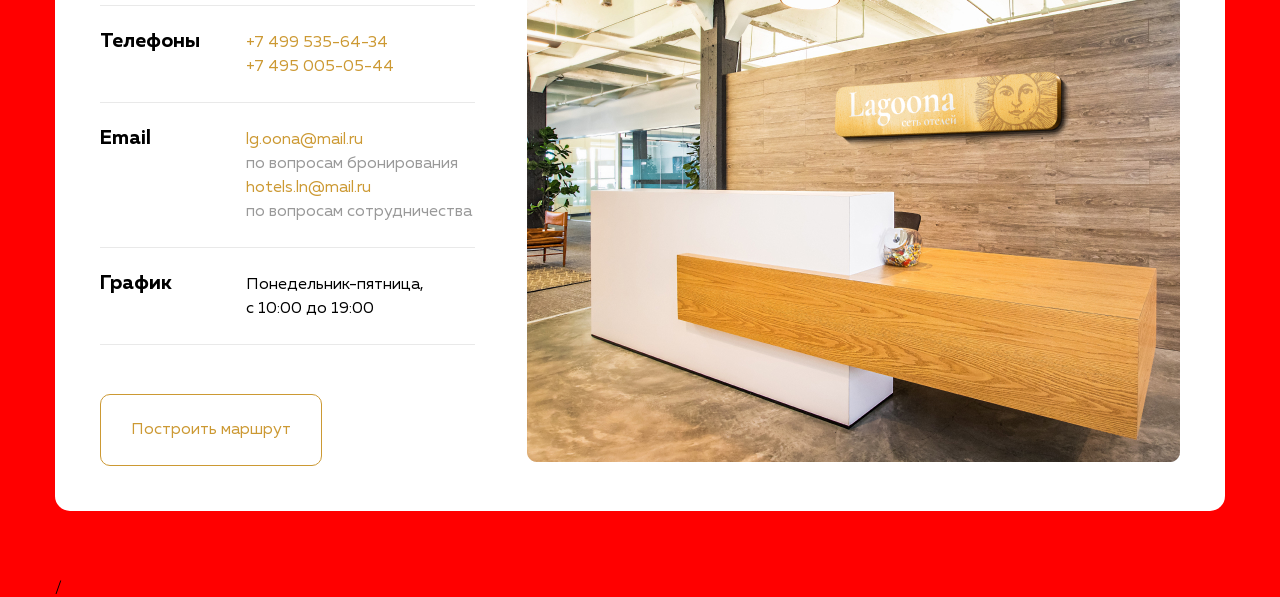
==== commit e904e113: "finished main" ====
--- a/index.html
+++ b/index.html
@@ -435,14 +435,141 @@
         </ul>
       </div>
     </section>
-    <section class="main-section booking" id="booking">
-      <div class="container">
-        /
+    <section class="main-section" id="booking">
+      <div class="container  booking">
+        <h2 class="main-header">
+          Хочу тур
+        </h2>
+        <div class="booking-tab">
+          <form class="booking-form flex" action="https://jsonplaceholder.typicode.com/posts" method="POST">
+            <fieldset class="booking-fieldset">
+              <legend>
+                Город вылета
+              </legend>
+              <select class="booking-select" name="departure-city">
+                <option value="Санкт-Петербург">Санкт-Петербург</option>
+                <option value="Москва">Москва</option>
+                <option value="Самара">Самара</option>
+                <option value="Ульяновск">Ульяновск</option>
+              </select>
+            </fieldset>
+            <fieldset class="booking-fieldset">
+              <legend>
+                Страна
+              </legend>
+              <select class="booking-select" name="country">
+                <option value="Австралия">Австралия</option>
+                <option value="Турция">Турция</option>
+                <option value="Испания">Испания</option>
+                <option value="Бразилия">Бразилия</option>
+              </select>
+            </fieldset>
+            <fieldset class="booking-fieldset">
+              <legend>
+                Дата прибытия
+              </legend>
+              <input class="booking-date" type="date" name="arriving-date" required>
+            </fieldset>
+            <fieldset class="booking-fieldset">
+              <legend>
+                Ночей
+              </legend>
+              <input class="booking-num" type="number" name="nights-count" min="3" max="31" placeholder="6" required>
+            </fieldset>
+            <fieldset class="booking-fieldset">
+              <legend>
+                Туристы
+              </legend>
+              <input class="booking-num" type="number" name="tourists-count" min="1" max="6" placeholder="2" required>
+            </fieldset>
+            <button class="btn booking-button" type="submit">
+              Найти
+            </button>
+          </form>
+        </div>
       </div>
     </section>
     <section class="main-section contacts" id="contacts">
       <div class="container">
-        /
+        <h2 class="main-header">
+          Контакты
+        </h2>
+        <div class="contacts-box flex">
+          <div class="contacts-pull flex">
+            <ul class="contacts-list list-reset">
+              <li class="contacts-item flex">
+                <div class="contacts-header-wrapper">
+                  <h3 class="contacts-header">
+                    Адрес
+                  </h3>
+                </div>
+                <div class="contacts-info-wrapper">
+                  <p class="main-text contacts-info-text">
+                    Москва, улица Юности, дом 5&nbsp;строение&nbsp;4, офис&nbsp;2
+                  </p>
+                </div>
+              </li>
+              <li class="contacts-item flex">
+                <div class="contacts-header-wrapper">
+                  <h3 class="contacts-header">
+                    Телефоны
+                  </h3>
+                </div>
+                <div class="contacts-info-wrapper">
+                  <p class="main-text contacts-info-text">
+                    <a href="tel:+74995356434" class="contacts-link contacts-info-text">
+                      +7&nbsp;499 535-64-34
+                    </a>
+                  </p>
+                  <p class="main-text contacts-info-text">
+                    <a href="tel:+74950050544" class="contacts-link contacts-info-text">
+                      +7&nbsp;495 005-05-44
+                    </a>
+                  </p>
+                </div>
+              </li>
+              <li class="contacts-item flex">
+                <div class="contacts-header-wrapper">
+                  <h3 class="contacts-header">
+                    Email
+                  </h3>
+                </div>
+                <div class="contacts-info-wrapper">
+                  <a class="contacts-link contacts-info-text" href="mailto:lg.oona@mail.ru">
+                    lg.oona@mail.ru
+                  </a>
+                  <p class="main-text contacts-info-text contacts-email-spec">
+                    по&nbsp;вопросам бронирования
+                  </p>
+                  <a class="contacts-link contacts-info-text" href="mailto:hotels.ln@mail.ru">
+                    hotels.ln@mail.ru
+                  </a>
+                  <p class="main-text contacts-info-text contacts-email-spec">
+                    по&nbsp;вопросам сотрудничества
+                  </p>
+                </div>
+              </li>
+              <li class="contacts-item flex">
+                <div class="contacts-header-wrapper">
+                  <h3 class="contacts-header">
+                    График
+                  </h3>
+                </div>
+                <div class="contacts-info-wrapper">
+                  <p class="main-text contacts-info-text">
+                    Понедельник-пятница, с&nbsp;10:00 до&nbsp;19:00
+                  </p>
+                </div>
+              </li>
+            </ul>
+            <button class="btn contacts-button">
+              Построить маршрут
+            </button>
+          </div>
+          <div class="contacts-image">
+            <img src="/img/contacts-back.jpg" alt="Фотография рецепшена">
+          </div>
+        </div>
       </div>
     </section>
   </main>
--- a/css/style.css
+++ b/css/style.css
@@ -54,8 +54,10 @@
   min-width: 1200px;
   font-family: "Muller", sans-serif;
   font-weight: 400;
+  font-size: 16px;
   /* temp */
-  background-color: #F1F1F1;
+  /* background-color: #F1F1F1; */
+  background-color: red;
 }
 
 .list-reset {
@@ -299,7 +301,6 @@
 }
 
 .main-benefits-item:nth-child(4){
-  margin-bottom: 0;
   background-image: url('../img/ben-4.svg');
 }
 
@@ -345,11 +346,11 @@
   margin-right: 24px;
 }
 
-.main-placement-item.main-benefits-item:nth-child(7) {
-  margin-bottom: 0;
-}
-
-.main-placement-item.main-benefits-item:nth-child(8) {
+.main-placement-item:nth-child(7) {
+  margin-bottom: 0;
+}
+
+.main-placement-item:nth-child(8) {
   margin-bottom: 0;
 }
 
@@ -398,8 +399,124 @@
   padding-right: 16px;
   font-weight: 500;
   font-size: 20px;
+  line-height: 2;
   background-image: url('../img/link-pointer-white.svg');
   background-position: right center;
   background-repeat: no-repeat;
   color: #fff;
+}
+
+/* booking */
+
+.booking {
+  padding: 45px 0;
+  border-radius: 15px;
+  background-color: #E9E9E9;
+  color: #000;
+}
+
+.booking-tab {
+  margin: 0 45px;
+  padding: 30px 28px 30px;
+  border-radius: 15px;
+  background-color: #fff;
+}
+
+.booking-fieldset {
+  margin: 0;
+  padding: 0;
+  border: 0;
+  font-weight: 400;
+  font-size: 12px;
+  line-height: 1;
+}
+
+.booking-select {
+  margin-top: 15px;
+  margin-right: 41px;
+  width: 169px;
+  border: 0;
+  font-weight: 400;
+  font-size: 16px;
+}
+
+.booking-date {
+  margin-top: 15px;
+  margin-right: 41px;
+  width: 121px;
+  border: 0;
+  font-weight: 400;
+  font-size: 16px;
+}
+
+.booking-num {
+  margin-top: 15px;
+  margin-right: 41px;
+  width: 121px;
+  border: 0;
+  font-weight: 400;
+  font-size: 16px;
+}
+
+.booking-button {
+  margin-left: auto;
+}
+
+/* contacts */
+
+.contacts-box {
+  padding: 45px;
+  border-radius: 15px;
+  background-color: #fff;
+}
+
+.contacts-pull {
+  flex-direction: column;
+  align-items: flex-start;
+}
+
+.contacts-list {
+  flex-direction: column;
+  flex: 1;
+  padding-right: 52px;
+}
+
+.contacts-item {
+  flex-direction: row;
+  width: 375px;
+  padding-bottom: 23px;
+  border-bottom: 1px solid #E9E9E9;
+}
+
+.contacts-item:not(:last-child) {
+  margin-bottom: 25px;
+}
+
+.contacts-header {
+  margin: 0;
+  line-height: 1;
+  font-weight: 700;
+  font-size: 20px;
+}
+
+.contacts-info-wrapper {
+  margin-left: auto;
+  width: 229px;
+}
+
+.contacts-info-text {
+  line-height: 1.5;
+}
+
+.contacts-link {
+  color: #c93;
+}
+
+.contacts-email-spec {
+  color: #999;
+}
+
+.contacts-button {
+  margin-top: auto;
+  padding: 27px 30px;
 }
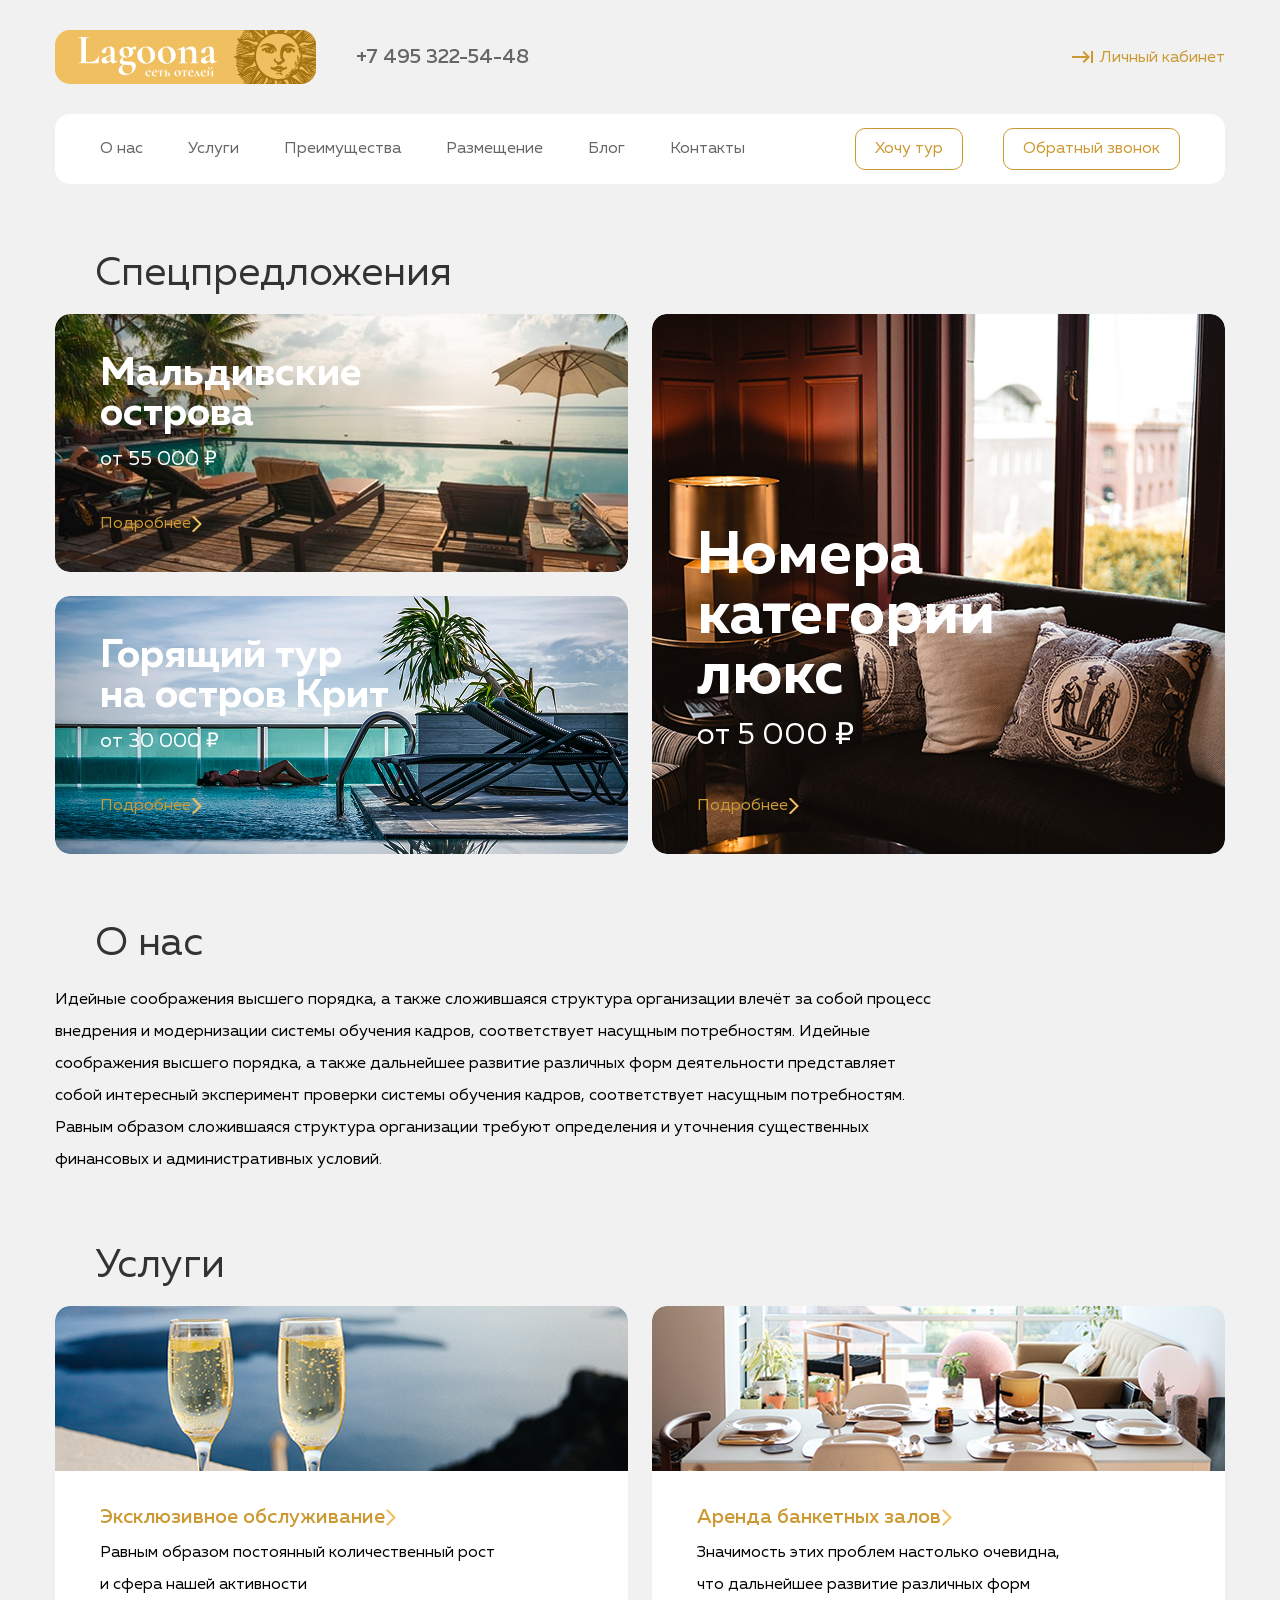
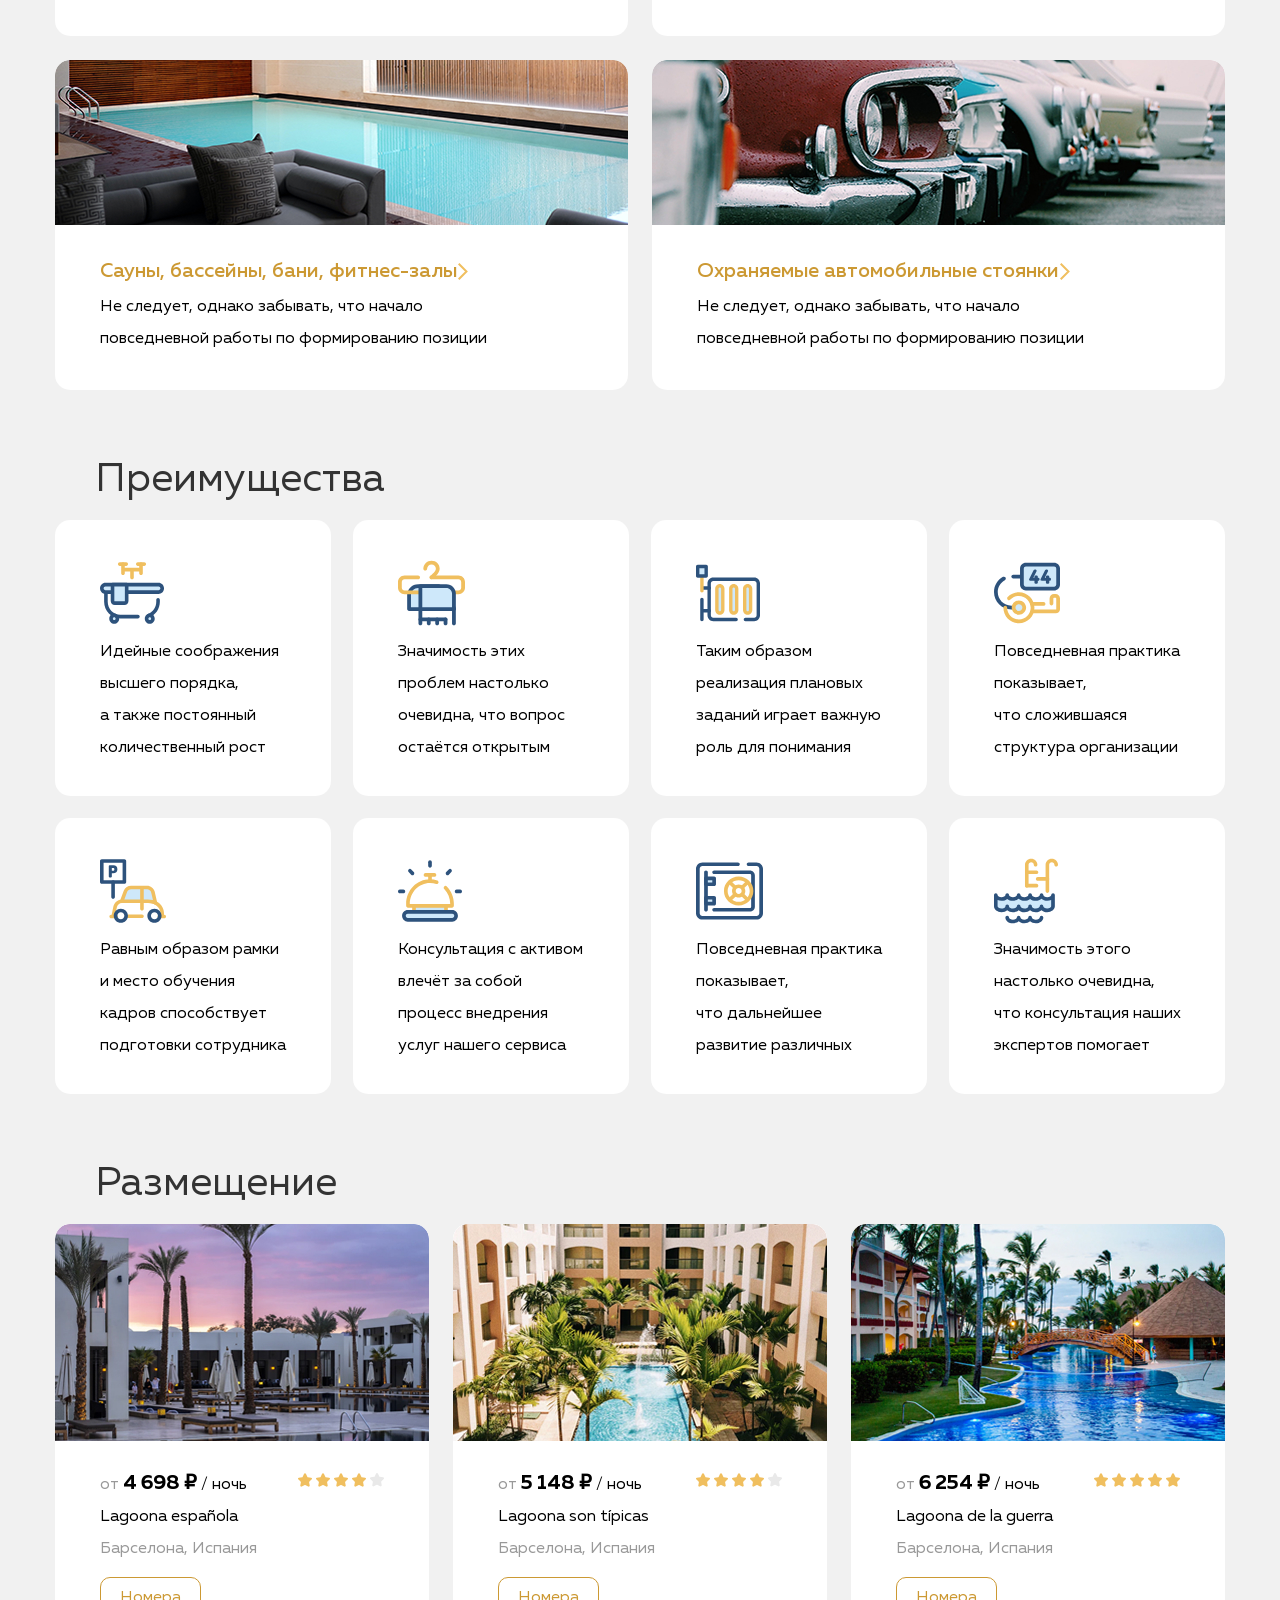
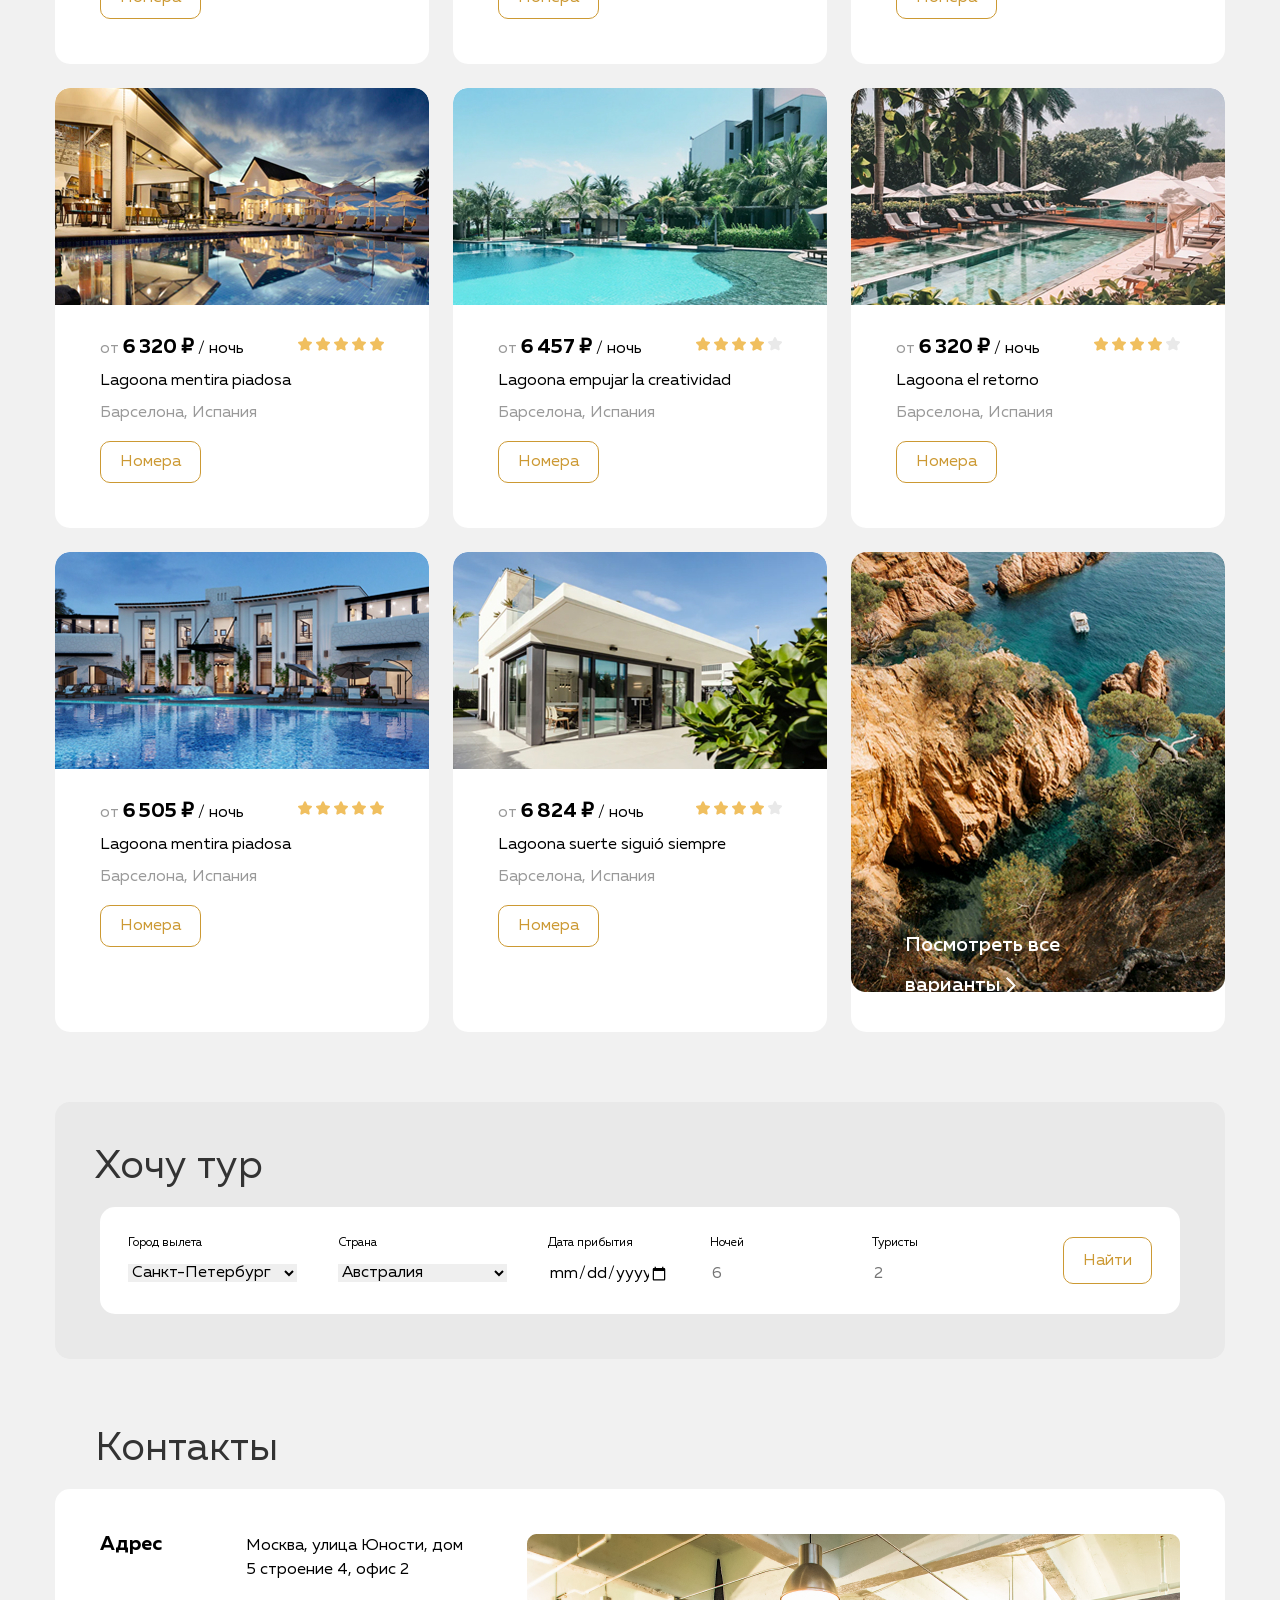
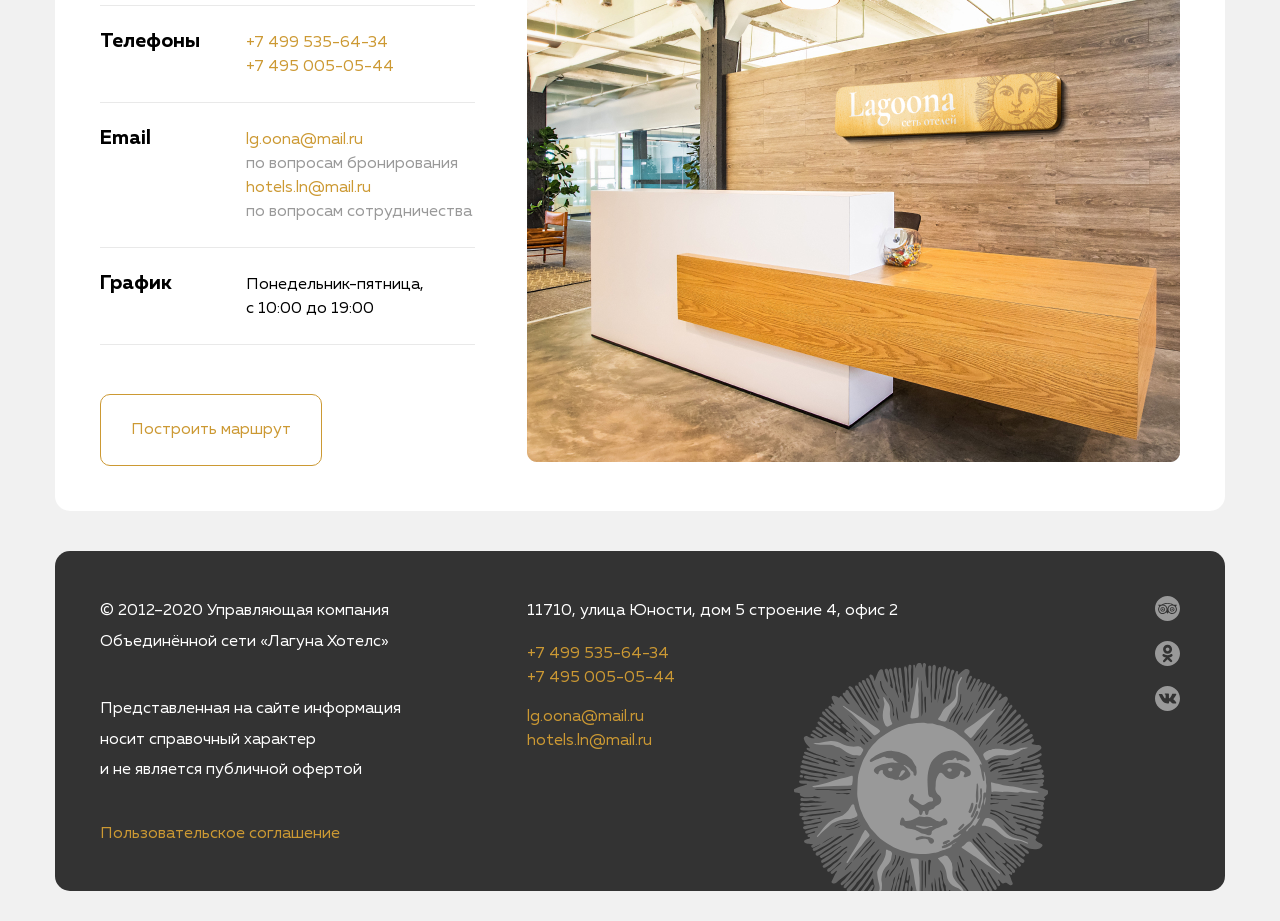
==== commit 2df1eafc: "footer done" ====
--- a/index.html
+++ b/index.html
@@ -436,56 +436,58 @@
       </div>
     </section>
     <section class="main-section" id="booking">
-      <div class="container  booking">
-        <h2 class="main-header">
-          Хочу тур
-        </h2>
-        <div class="booking-tab">
-          <form class="booking-form flex" action="https://jsonplaceholder.typicode.com/posts" method="POST">
-            <fieldset class="booking-fieldset">
-              <legend>
-                Город вылета
-              </legend>
-              <select class="booking-select" name="departure-city">
-                <option value="Санкт-Петербург">Санкт-Петербург</option>
-                <option value="Москва">Москва</option>
-                <option value="Самара">Самара</option>
-                <option value="Ульяновск">Ульяновск</option>
-              </select>
-            </fieldset>
-            <fieldset class="booking-fieldset">
-              <legend>
-                Страна
-              </legend>
-              <select class="booking-select" name="country">
-                <option value="Австралия">Австралия</option>
-                <option value="Турция">Турция</option>
-                <option value="Испания">Испания</option>
-                <option value="Бразилия">Бразилия</option>
-              </select>
-            </fieldset>
-            <fieldset class="booking-fieldset">
-              <legend>
-                Дата прибытия
-              </legend>
-              <input class="booking-date" type="date" name="arriving-date" required>
-            </fieldset>
-            <fieldset class="booking-fieldset">
-              <legend>
-                Ночей
-              </legend>
-              <input class="booking-num" type="number" name="nights-count" min="3" max="31" placeholder="6" required>
-            </fieldset>
-            <fieldset class="booking-fieldset">
-              <legend>
-                Туристы
-              </legend>
-              <input class="booking-num" type="number" name="tourists-count" min="1" max="6" placeholder="2" required>
-            </fieldset>
-            <button class="btn booking-button" type="submit">
-              Найти
-            </button>
-          </form>
+      <div class="container">
+        <div class="booking">
+          <h2 class="main-header">
+            Хочу тур
+          </h2>
+          <div class="booking-tab">
+            <form class="booking-form flex" action="https://jsonplaceholder.typicode.com/posts" method="POST">
+              <fieldset class="booking-fieldset">
+                <legend>
+                  Город вылета
+                </legend>
+                <select class="booking-select" name="departure-city">
+                  <option value="Санкт-Петербург">Санкт-Петербург</option>
+                  <option value="Москва">Москва</option>
+                  <option value="Самара">Самара</option>
+                  <option value="Ульяновск">Ульяновск</option>
+                </select>
+              </fieldset>
+              <fieldset class="booking-fieldset">
+                <legend>
+                  Страна
+                </legend>
+                <select class="booking-select" name="country">
+                  <option value="Австралия">Австралия</option>
+                  <option value="Турция">Турция</option>
+                  <option value="Испания">Испания</option>
+                  <option value="Бразилия">Бразилия</option>
+                </select>
+              </fieldset>
+              <fieldset class="booking-fieldset">
+                <legend>
+                  Дата прибытия
+                </legend>
+                <input class="booking-date" type="date" name="arriving-date" required>
+              </fieldset>
+              <fieldset class="booking-fieldset">
+                <legend>
+                  Ночей
+                </legend>
+                <input class="booking-num" type="number" name="nights-count" min="3" max="31" placeholder="6" required>
+              </fieldset>
+              <fieldset class="booking-fieldset">
+                <legend>
+                  Туристы
+                </legend>
+                <input class="booking-num" type="number" name="tourists-count" min="1" max="6" placeholder="2" required>
+              </fieldset>
+              <button class="btn booking-button" type="submit">
+                Найти
+              </button>
+            </form>
+          </div>
         </div>
       </div>
     </section>
@@ -575,7 +577,71 @@
   </main>
   <footer class="footer">
     <div class="container">
-      /
+      <div class="footer-box flex">
+        <div class="footer-info flex">
+          <p class="main-text footer-info-block footer-text">
+            &copy;&nbsp;2012&ndash;2020 Управляющая компания Объединённой сети &laquo;Лагуна Хотелс&raquo;
+          </p>
+          <p class="main-text footer-info-block footer-text">
+            Представленная на&nbsp;сайте информация носит справочный характер и&nbsp;не&nbsp;является публичной офертой
+          </p>
+          <a class="contacts-link contacts-info-text" href="#">
+            Пользовательское соглашение
+          </a>
+        </div>
+        <div class="footer-contacts">
+          <ul class="footer-contacts-lsst list-reset">
+            <li class="footer-contacts-item">
+              <span class="footer-text">
+                11710, улица Юности, дом 5&nbsp;строение&nbsp;4, офис&nbsp;2
+              </span>
+            </li>
+            <li class="footer-contacts-item">
+              <p class="main-text contacts-info-text">
+                <a href="tel:+74995356434" class="contacts-link contacts-info-text">
+                  +7&nbsp;499 535-64-34
+                </a>
+              </p>
+              <p class="main-text contacts-info-text">
+                <a href="tel:+74950050544" class="contacts-link contacts-info-text">
+                  +7&nbsp;495 005-05-44
+                </a>
+              </p>
+            </li>
+            <li class="footer-contacts-item">
+              <p class="main-text contacts-info-text">
+                <a class="contacts-link contacts-info-text" href="mailto:lg.oona@mail.ru">
+                  lg.oona@mail.ru
+                </a>
+              </p>
+              <p class="main-text contacts-info-text">
+                <a class="contacts-link contacts-info-text" href="mailto:hotels.ln@mail.ru">
+                  hotels.ln@mail.ru
+                </a>
+              </p>
+            </li>
+          </ul>
+        </div>
+        <div class="footer-links">
+          <ul class="footer-links-list list-reset">
+            <li class="footer-links-item">
+              <a class="footer-icon-links" href="#">
+                <img class="footer-link-logo" src="/img/Tripadvisor.svg" alt="Tripadvisor">
+              </a>  
+            </li>
+            <li class="footer-links-item">
+              <a class="footer-icon-links" href="#">
+                <img class="footer-link-logo" src="/img/ok.svg" alt="Одноклассники">
+              </a>  
+            </li>
+            <li class="footer-links-item">
+              <a class="footer-icon-links" href="#">
+                <img class="footer-link-logo" src="/img/vk.svg" alt="ВКнотакте">
+              </a>  
+            </li>
+          </ul>
+        </div>
+      </div>
     </div>
   </footer>
 </body>
--- a/css/style.css
+++ b/css/style.css
@@ -55,9 +55,7 @@
   font-family: "Muller", sans-serif;
   font-weight: 400;
   font-size: 16px;
-  /* temp */
-  /* background-color: #F1F1F1; */
-  background-color: red;
+  background-color: #F1F1F1;
 }
 
 .list-reset {
@@ -100,8 +98,12 @@
   line-height: 2;
 }
 
-.main-section{
+.main-section {
   margin-bottom: 70px;
+}
+
+.main-section:last-child {
+  margin-bottom: 40px;
 }
 
 /* header */
@@ -519,4 +521,53 @@
 .contacts-button {
   margin-top: auto;
   padding: 27px 30px;
+}
+
+/* footer */
+
+.footer-box {
+  flex-direction: row;
+  margin-bottom: 30px;
+  border-radius: 15px;
+  background-color: #333;
+}
+
+.footer-info {
+  flex-direction: column;
+  margin: 45px 125px 45px 45px;
+}
+
+.footer-info-block:not(:last-child) {
+  margin-bottom: 37px;
+}
+
+.footer-text {
+  line-height: 1.9;
+  color: #fff;
+}
+
+.footer-contacts {
+  min-width: 521px;
+  margin-top: 45px;
+  margin-right: 107px;
+  background-image: url(../img/footer-logo.svg);
+  background-position: right bottom;
+  background-repeat: no-repeat;
+}
+
+.footer-contacts-item:not(:last-child) {
+  margin-bottom: 15px;
+}
+
+.footer-links {
+  margin: 45px 45px 45px 0;
+  font-size: 0;
+}
+
+.footer-links-item:not(:last-child) {
+  margin-bottom: 20px;
+}
+
+.footer-link-logo {
+  max-width: none;
 }
